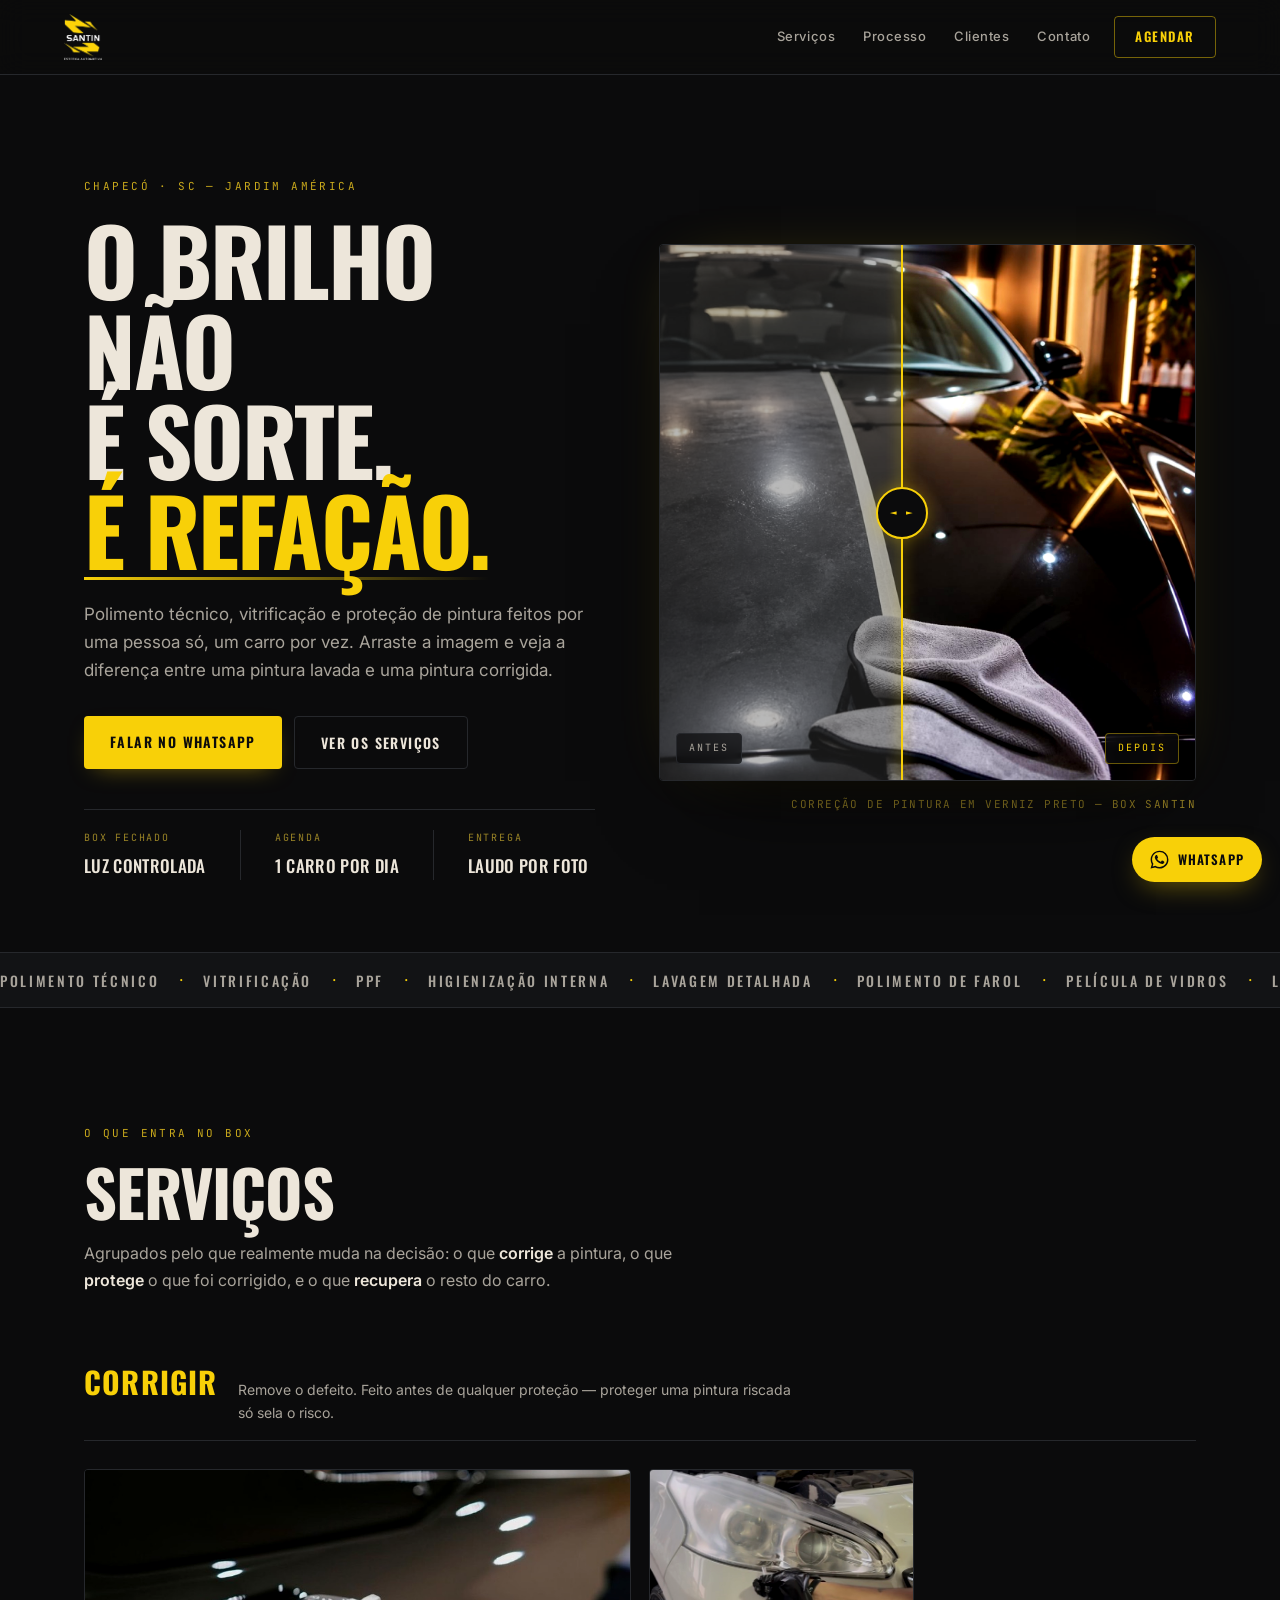
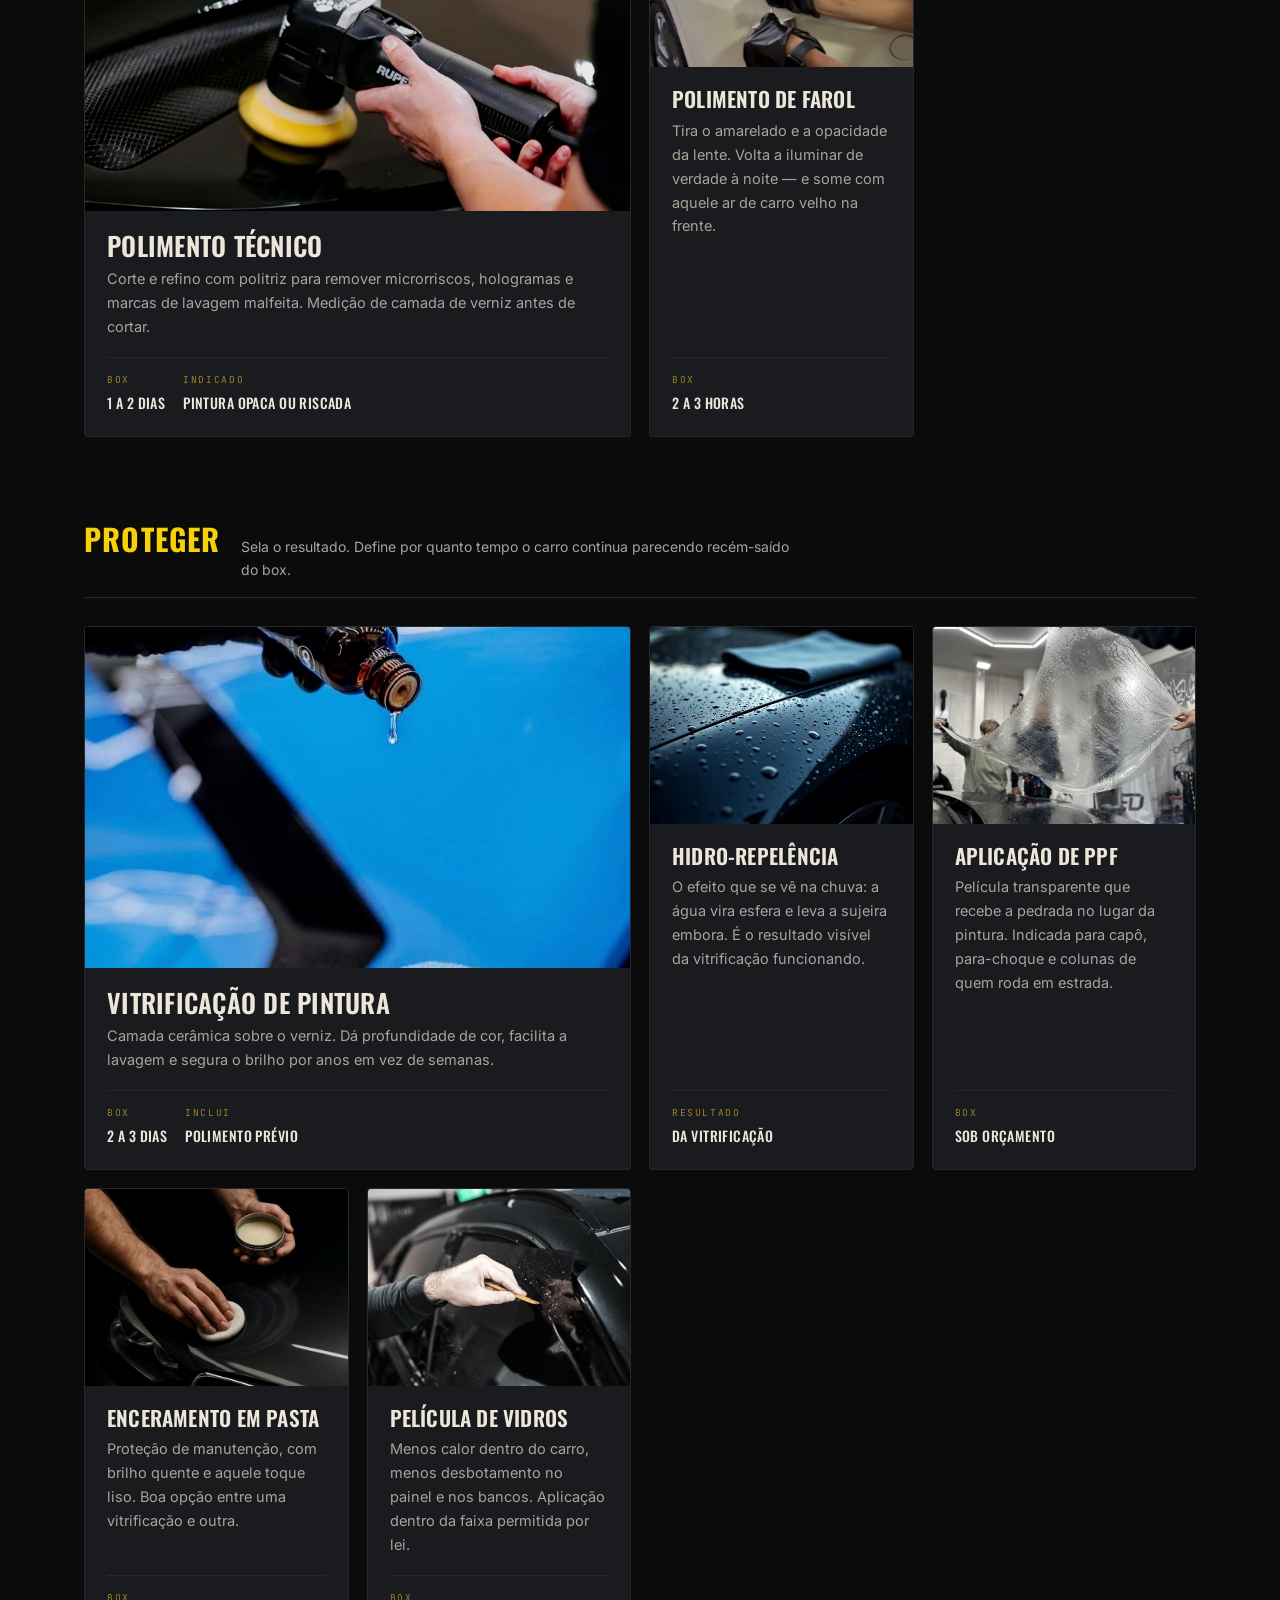
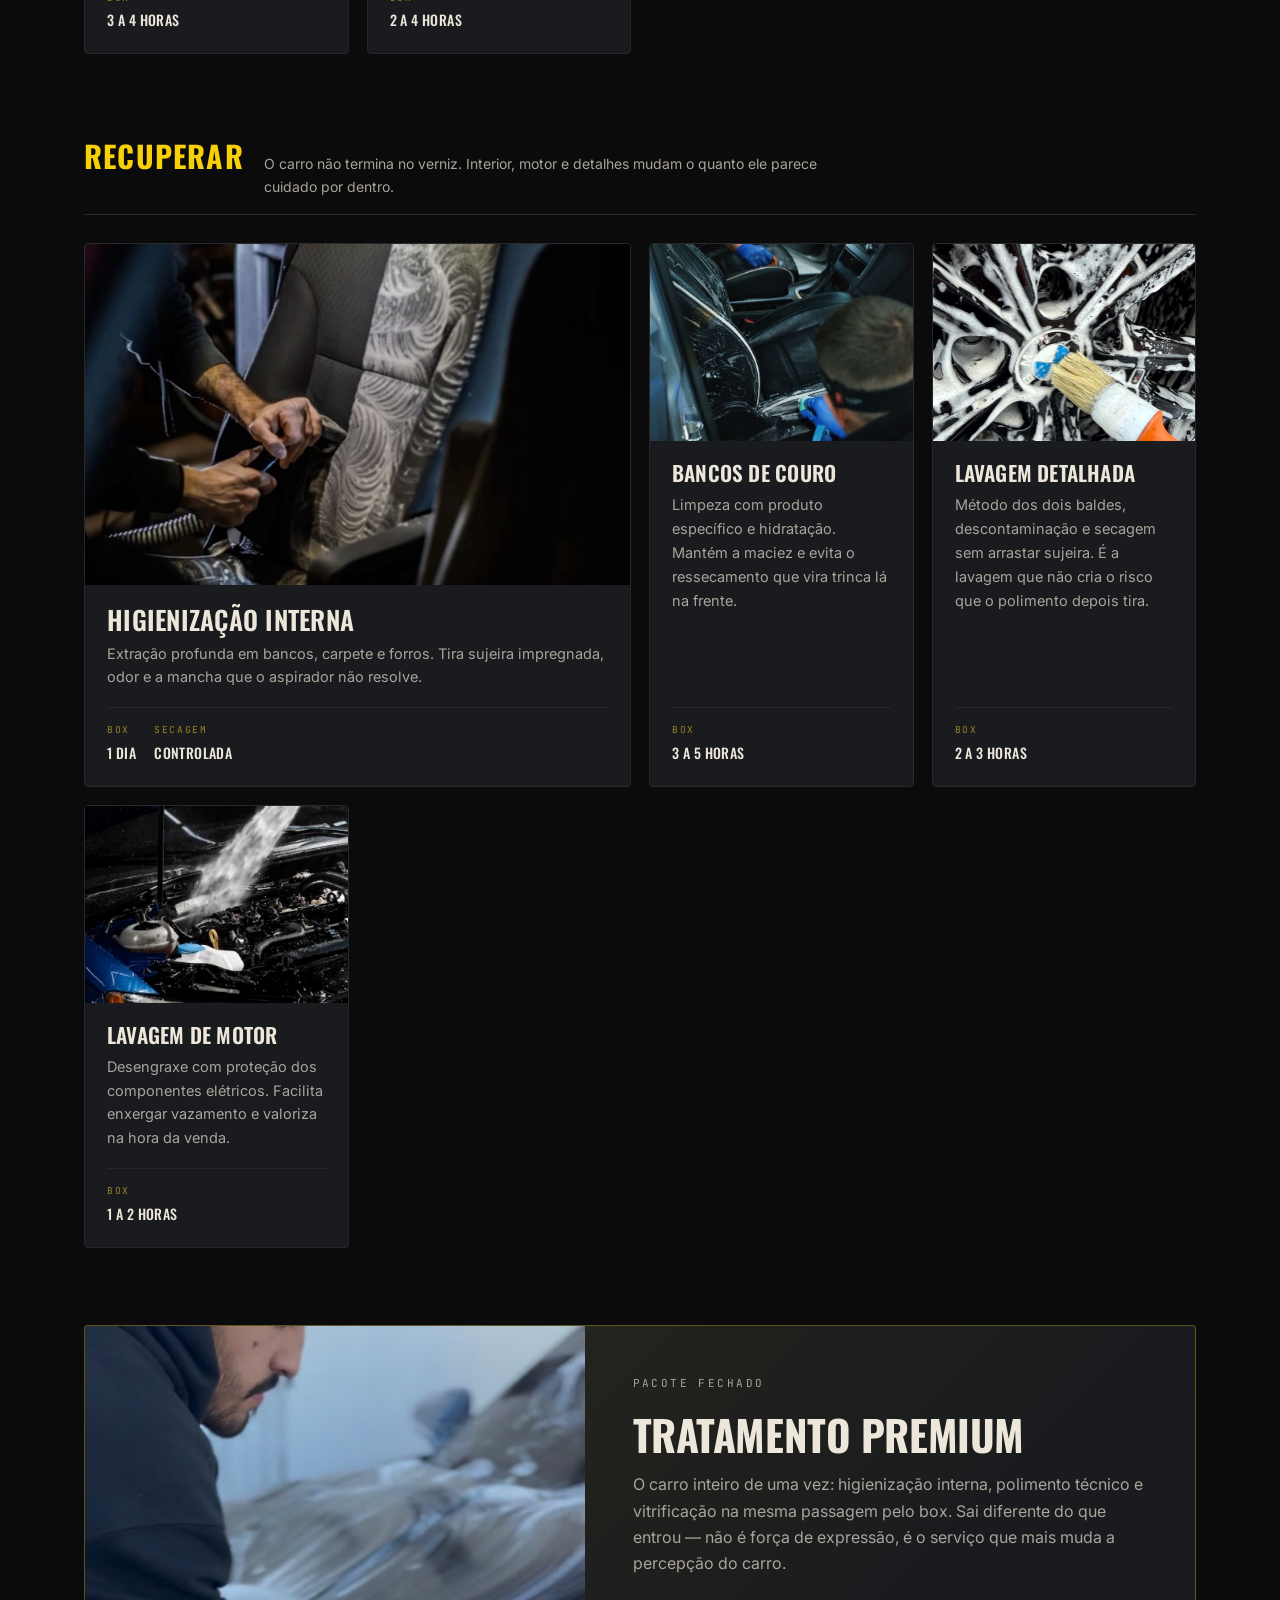
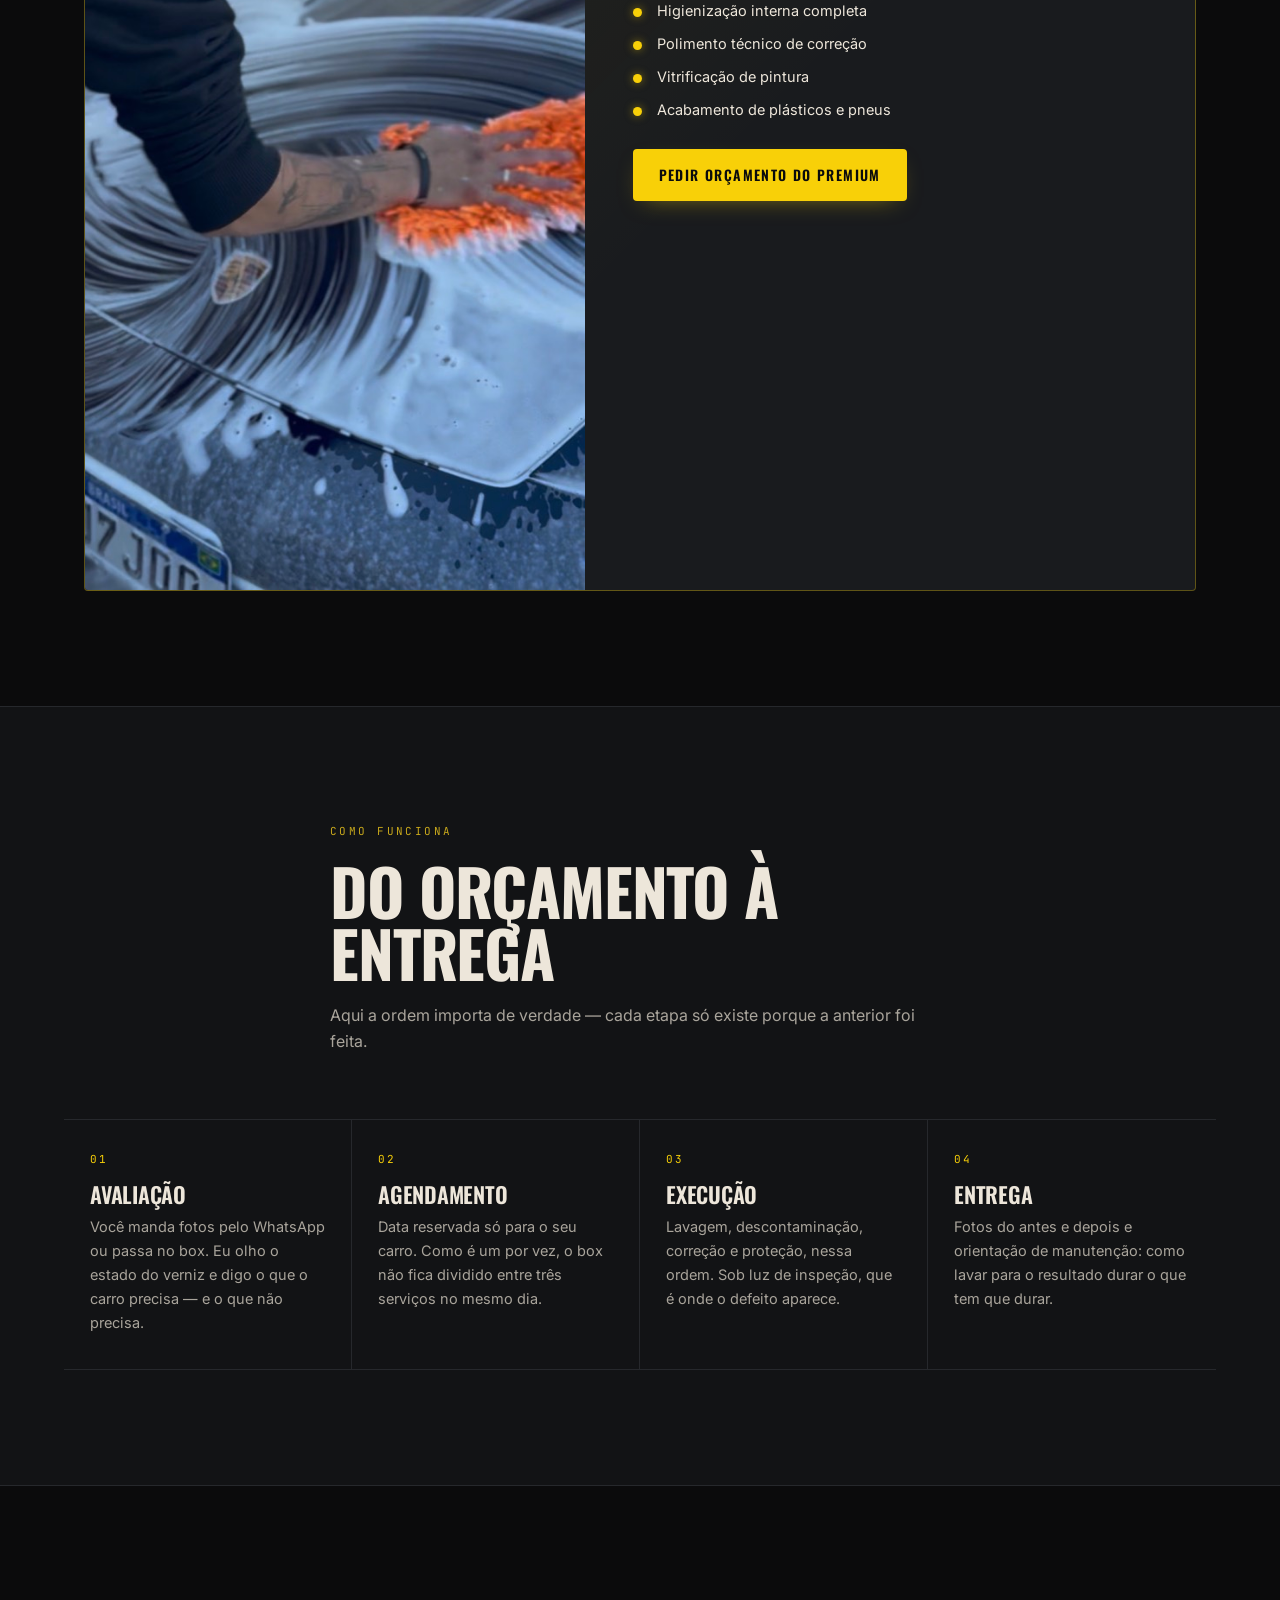
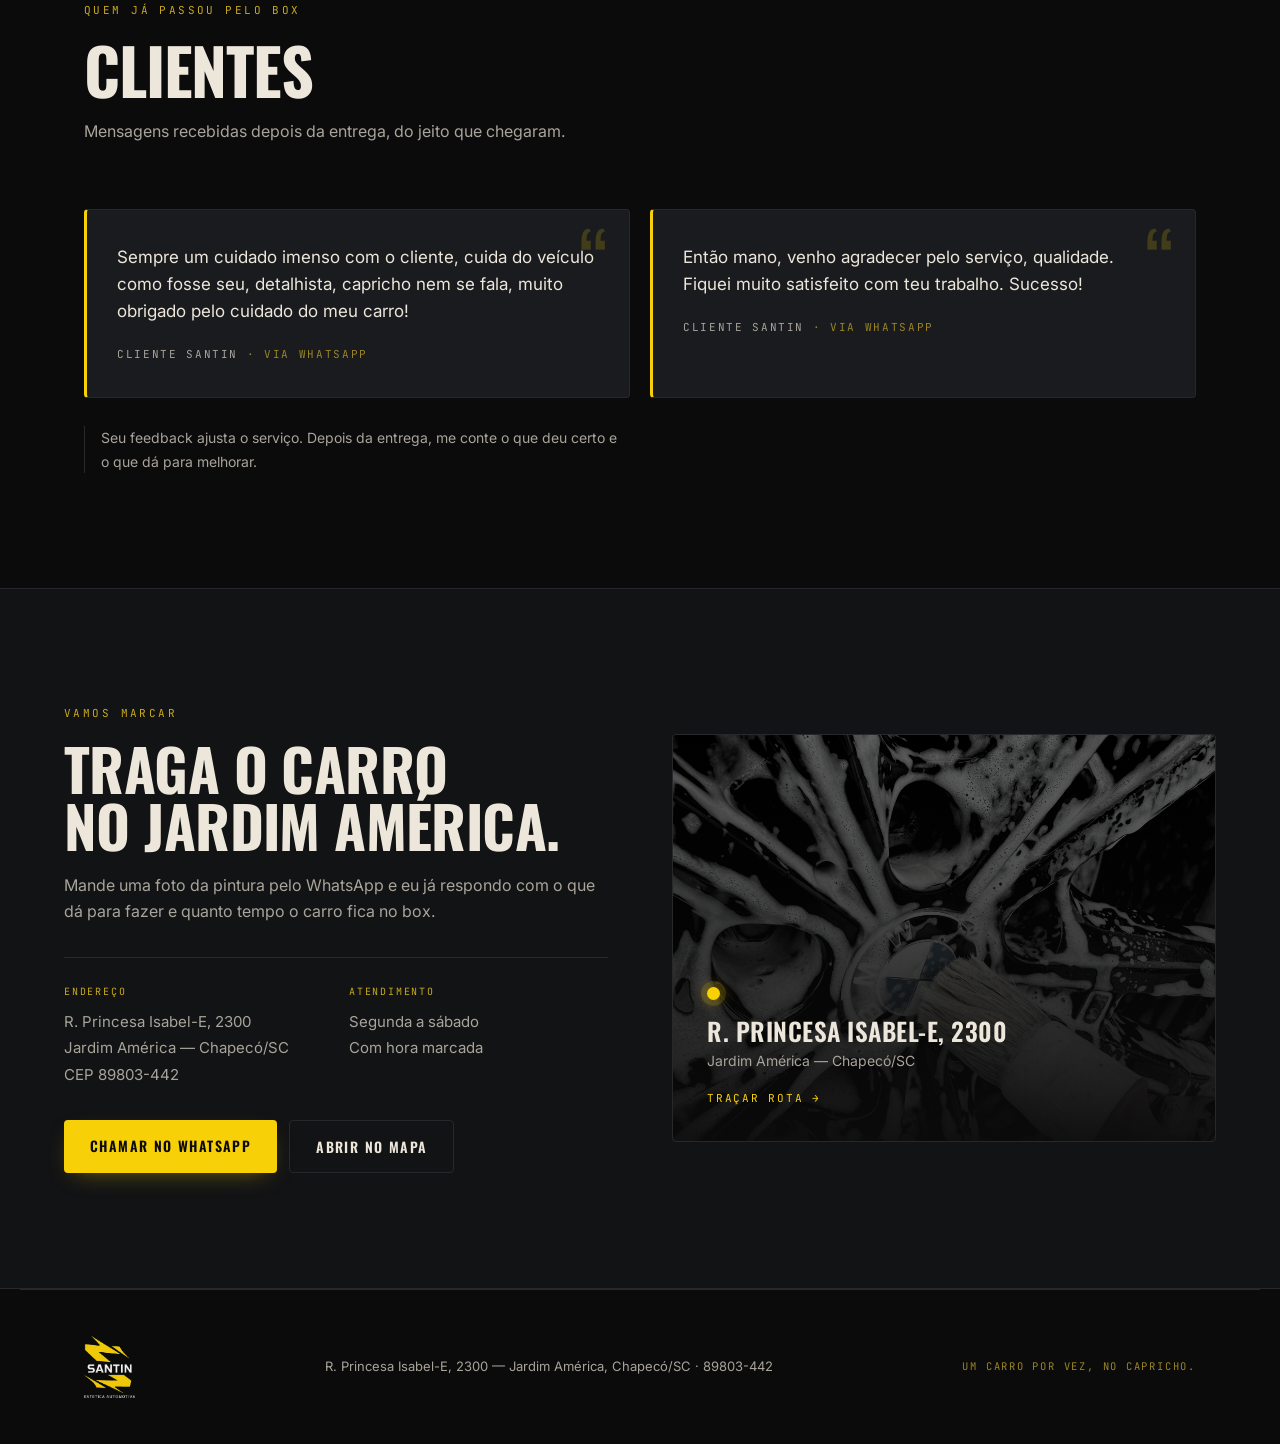
==== site/index.html @ bc5f1a38 "Site institucional da Santin Estética Automotiva Página única para a estética automotiva em Chapecó/" ====
<!DOCTYPE html>
<html lang="pt-BR">
<head>
<meta charset="UTF-8">
<meta name="viewport" content="width=device-width, initial-scale=1">
<title>Santin Estética Automotiva — Polimento, Vitrificação e PPF em Chapecó</title>
<meta name="description" content="Estética automotiva de alto padrão em Chapecó/SC. Polimento técnico, vitrificação, PPF, higienização interna e lavagem detalhada. Rua Princesa Isabel-E, 2300 — Jardim América.">
<meta property="og:title" content="Santin Estética Automotiva — Chapecó/SC">
<meta property="og:description" content="Polimento técnico, vitrificação e proteção de pintura. Um carro por vez, no capricho.">
<meta property="og:image" content="img/hero-polimento.jpg">
<meta name="twitter:card" content="summary_large_image">
<meta property="og:type" content="website">
<link rel="icon" type="image/png" href="img/favicon.png">
<link rel="apple-touch-icon" href="img/apple-touch-icon.png">
<meta name="theme-color" content="#0B0B0C">
<link rel="preconnect" href="https://fonts.googleapis.com">
<link rel="preconnect" href="https://fonts.gstatic.com" crossorigin>
<link href="https://fonts.googleapis.com/css2?family=Oswald:wght@400;500;600;700&family=Inter:wght@400;500;600&family=JetBrains+Mono:wght@400;500&display=swap" rel="stylesheet">
<link rel="stylesheet" href="style.css">
<script type="application/ld+json">
{
  "@context": "https://schema.org",
  "@type": "AutoDetailing",
  "name": "Santin Estética Automotiva",
  "image": "img/hero-polimento.jpg",
  "logo": "img/logo-512.png",
  "address": {
    "@type": "PostalAddress",
    "streetAddress": "R. Princesa Isabel-E, 2300",
    "addressLocality": "Chapecó",
    "addressRegion": "SC",
    "postalCode": "89803-442",
    "addressCountry": "BR"
  },
  "areaServed": "Chapecó e região",
  "priceRange": "$$"
}
</script>
</head>
<body>

<a class="skip" href="#servicos">Pular para os serviços</a>

<header class="nav" id="topo">
  <a class="brand" href="#topo" aria-label="Santin Estética Automotiva — início">
    <img src="img/logo.png" alt="Santin Estética Automotiva" width="627" height="762">
  </a>
  <nav class="nav-links" aria-label="Seções">
    <a href="#servicos">Serviços</a>
    <a href="#processo">Processo</a>
    <a href="#clientes">Clientes</a>
    <a href="#contato">Contato</a>
  </nav>
  <a class="nav-cta" href="https://wa.me/5549999999999" target="_blank" rel="noopener">Agendar</a>
</header>

<!-- ============ HERO ============ -->
<section class="hero">
  <div class="hero-copy">
    <p class="eyebrow">Chapecó · SC — Jardim América</p>
    <h1>
      O brilho não<br>
      é sorte.<br>
      <span class="h1-accent">É refação.</span>
    </h1>
    <p class="lede">
      Polimento técnico, vitrificação e proteção de pintura feitos por uma pessoa só,
      um carro por vez. Arraste a imagem e veja a diferença entre uma pintura lavada
      e uma pintura corrigida.
    </p>
    <div class="hero-actions">
      <a class="btn btn-primary" href="https://wa.me/5549999999999" target="_blank" rel="noopener">
        Falar no WhatsApp
      </a>
      <a class="btn btn-ghost" href="#servicos">Ver os serviços</a>
    </div>
    <dl class="hero-stats">
      <div><dt>Box fechado</dt><dd>Luz controlada</dd></div>
      <div><dt>Agenda</dt><dd>1 carro por dia</dd></div>
      <div><dt>Entrega</dt><dd>Laudo por foto</dd></div>
    </dl>
  </div>

  <figure class="reveal" id="reveal">
    <div class="reveal-frame">
      <img class="reveal-img reveal-after" src="img/hero-polimento.jpg" alt="Capô preto após polimento, refletindo as luminárias do box como um espelho">
      <div class="reveal-clip" id="revealClip">
        <img class="reveal-img reveal-before" src="img/hero-polimento.jpg" alt="A mesma pintura antes da correção, opaca e com microrriscos">
      </div>
      <div class="reveal-line" id="revealLine">
        <button class="reveal-grip" id="revealGrip" type="button"
                role="slider" aria-label="Comparar antes e depois do polimento"
                aria-valuemin="0" aria-valuemax="100" aria-valuenow="50" aria-orientation="horizontal">
          <span aria-hidden="true">◄ ►</span>
        </button>
      </div>
      <span class="reveal-tag reveal-tag-l">Antes</span>
      <span class="reveal-tag reveal-tag-r">Depois</span>
    </div>
    <figcaption>Correção de pintura em verniz preto — box Santin</figcaption>
  </figure>
</section>

<!-- ============ FAIXA ============ -->
<div class="ticker" aria-hidden="true">
  <div class="ticker-track">
    <span>Polimento técnico</span><i>·</i><span>Vitrificação</span><i>·</i><span>PPF</span><i>·</i>
    <span>Higienização interna</span><i>·</i><span>Lavagem detalhada</span><i>·</i><span>Polimento de farol</span><i>·</i>
    <span>Película de vidros</span><i>·</i><span>Lavagem de motor</span><i>·</i>
    <span>Polimento técnico</span><i>·</i><span>Vitrificação</span><i>·</i><span>PPF</span><i>·</i>
    <span>Higienização interna</span><i>·</i><span>Lavagem detalhada</span><i>·</i><span>Polimento de farol</span><i>·</i>
    <span>Película de vidros</span><i>·</i><span>Lavagem de motor</span><i>·</i>
  </div>
</div>

<!-- ============ SERVIÇOS ============ -->
<section class="section" id="servicos">
  <header class="section-head">
    <p class="eyebrow">O que entra no box</p>
    <h2>Serviços</h2>
    <p class="section-lede">
      Agrupados pelo que realmente muda na decisão: o que <strong>corrige</strong> a pintura,
      o que <strong>protege</strong> o que foi corrigido, e o que <strong>recupera</strong> o resto do carro.
    </p>
  </header>

  <!-- CORRIGIR -->
  <div class="group">
    <div class="group-label">
      <span class="group-tag">Corrigir</span>
      <p>Remove o defeito. Feito antes de qualquer proteção — proteger uma pintura riscada só sela o risco.</p>
    </div>
    <div class="cards">
      <article class="card card-lg">
        <div class="card-img"><img src="img/polimento-tecnico.jpg" alt="Politriz trabalhando a lataria durante polimento técnico" loading="lazy"></div>
        <div class="card-body">
          <h3>Polimento técnico</h3>
          <p>Corte e refino com politriz para remover microrriscos, hologramas e marcas de lavagem malfeita. Medição de camada de verniz antes de cortar.</p>
          <ul class="spec">
            <li><span>Box</span><b>1 a 2 dias</b></li>
            <li><span>Indicado</span><b>Pintura opaca ou riscada</b></li>
          </ul>
        </div>
      </article>
      <article class="card">
        <div class="card-img"><img src="img/polimento-farol.jpg" alt="Farol poliído, com a lente novamente transparente" loading="lazy"></div>
        <div class="card-body">
          <h3>Polimento de farol</h3>
          <p>Tira o amarelado e a opacidade da lente. Volta a iluminar de verdade à noite — e some com aquele ar de carro velho na frente.</p>
          <ul class="spec">
            <li><span>Box</span><b>2 a 3 horas</b></li>
          </ul>
        </div>
      </article>
    </div>
  </div>

  <!-- PROTEGER -->
  <div class="group">
    <div class="group-label">
      <span class="group-tag">Proteger</span>
      <p>Sela o resultado. Define por quanto tempo o carro continua parecendo recém-saído do box.</p>
    </div>
    <div class="cards">
      <article class="card card-lg">
        <div class="card-img"><img src="img/vitrificacao.jpg" alt="Pintura vitrificada com reflexo profundo" loading="lazy"></div>
        <div class="card-body">
          <h3>Vitrificação de pintura</h3>
          <p>Camada cerâmica sobre o verniz. Dá profundidade de cor, facilita a lavagem e segura o brilho por anos em vez de semanas.</p>
          <ul class="spec">
            <li><span>Box</span><b>2 a 3 dias</b></li>
            <li><span>Inclui</span><b>Polimento prévio</b></li>
          </ul>
        </div>
      </article>
      <article class="card">
        <div class="card-img"><img src="img/hidrorepelencia.jpg" alt="Gotas d'água formando esferas sobre pintura vitrificada" loading="lazy"></div>
        <div class="card-body">
          <h3>Hidro-repelência</h3>
          <p>O efeito que se vê na chuva: a água vira esfera e leva a sujeira embora. É o resultado visível da vitrificação funcionando.</p>
          <ul class="spec">
            <li><span>Resultado</span><b>Da vitrificação</b></li>
          </ul>
        </div>
      </article>
      <article class="card">
        <div class="card-img"><img src="img/ppf.jpg" alt="Aplicação de película PPF transparente sobre a lataria" loading="lazy"></div>
        <div class="card-body">
          <h3>Aplicação de PPF</h3>
          <p>Película transparente que recebe a pedrada no lugar da pintura. Indicada para capô, para-choque e colunas de quem roda em estrada.</p>
          <ul class="spec">
            <li><span>Box</span><b>Sob orçamento</b></li>
          </ul>
        </div>
      </article>
      <article class="card">
        <div class="card-img"><img src="img/enceramento.jpg" alt="Aplicação de cera em pasta sobre a pintura" loading="lazy"></div>
        <div class="card-body">
          <h3>Enceramento em pasta</h3>
          <p>Proteção de manutenção, com brilho quente e aquele toque liso. Boa opção entre uma vitrificação e outra.</p>
          <ul class="spec">
            <li><span>Box</span><b>3 a 4 horas</b></li>
          </ul>
        </div>
      </article>
      <article class="card">
        <div class="card-img"><img src="img/pelicula.jpg" alt="Aplicação de película nos vidros do veículo" loading="lazy"></div>
        <div class="card-body">
          <h3>Película de vidros</h3>
          <p>Menos calor dentro do carro, menos desbotamento no painel e nos bancos. Aplicação dentro da faixa permitida por lei.</p>
          <ul class="spec">
            <li><span>Box</span><b>2 a 4 horas</b></li>
          </ul>
        </div>
      </article>
    </div>
  </div>

  <!-- RECUPERAR -->
  <div class="group">
    <div class="group-label">
      <span class="group-tag">Recuperar</span>
      <p>O carro não termina no verniz. Interior, motor e detalhes mudam o quanto ele parece cuidado por dentro.</p>
    </div>
    <div class="cards">
      <article class="card card-lg">
        <div class="card-img"><img src="img/higienizacao-bancos.jpg" alt="Extração de sujeira do banco durante higienização interna" loading="lazy"></div>
        <div class="card-body">
          <h3>Higienização interna</h3>
          <p>Extração profunda em bancos, carpete e forros. Tira sujeira impregnada, odor e a mancha que o aspirador não resolve.</p>
          <ul class="spec">
            <li><span>Box</span><b>1 dia</b></li>
            <li><span>Secagem</span><b>Controlada</b></li>
          </ul>
        </div>
      </article>
      <article class="card">
        <div class="card-img"><img src="img/bancos-couro.jpg" alt="Banco de couro limpo e hidratado" loading="lazy"></div>
        <div class="card-body">
          <h3>Bancos de couro</h3>
          <p>Limpeza com produto específico e hidratação. Mantém a maciez e evita o ressecamento que vira trinca lá na frente.</p>
          <ul class="spec">
            <li><span>Box</span><b>3 a 5 horas</b></li>
          </ul>
        </div>
      </article>
      <article class="card">
        <div class="card-img"><img src="img/lavagem-detalhada.jpg" alt="Veículo durante lavagem detalhada" loading="lazy"></div>
        <div class="card-body">
          <h3>Lavagem detalhada</h3>
          <p>Método dos dois baldes, descontaminação e secagem sem arrastar sujeira. É a lavagem que não cria o risco que o polimento depois tira.</p>
          <ul class="spec">
            <li><span>Box</span><b>2 a 3 horas</b></li>
          </ul>
        </div>
      </article>
      <article class="card">
        <div class="card-img"><img src="img/lavagem-motor.jpg" alt="Compartimento do motor limpo após lavagem" loading="lazy"></div>
        <div class="card-body">
          <h3>Lavagem de motor</h3>
          <p>Desengraxe com proteção dos componentes elétricos. Facilita enxergar vazamento e valoriza na hora da venda.</p>
          <ul class="spec">
            <li><span>Box</span><b>1 a 2 horas</b></li>
          </ul>
        </div>
      </article>
    </div>
  </div>

  <!-- PACOTE -->
  <aside class="combo">
    <div class="combo-media">
      <img src="img/tratamento-premium.jpg" alt="Veículo finalizado após tratamento completo" loading="lazy">
    </div>
    <div class="combo-body">
      <p class="eyebrow">Pacote fechado</p>
      <h3>Tratamento Premium</h3>
      <p>
        O carro inteiro de uma vez: higienização interna, polimento técnico e vitrificação
        na mesma passagem pelo box. Sai diferente do que entrou — não é força de expressão,
        é o serviço que mais muda a percepção do carro.
      </p>
      <ul class="combo-list">
        <li>Higienização interna completa</li>
        <li>Polimento técnico de correção</li>
        <li>Vitrificação de pintura</li>
        <li>Acabamento de plásticos e pneus</li>
      </ul>
      <a class="btn btn-primary" href="https://wa.me/5549999999999?text=Oi!%20Quero%20um%20or%C3%A7amento%20do%20Tratamento%20Premium." target="_blank" rel="noopener">
        Pedir orçamento do Premium
      </a>
    </div>
  </aside>
</section>

<!-- ============ PROCESSO ============ -->
<section class="section section-alt" id="processo">
  <header class="section-head">
    <p class="eyebrow">Como funciona</p>
    <h2>Do orçamento à entrega</h2>
    <p class="section-lede">Aqui a ordem importa de verdade — cada etapa só existe porque a anterior foi feita.</p>
  </header>

  <ol class="steps">
    <li>
      <span class="step-n">01</span>
      <h3>Avaliação</h3>
      <p>Você manda fotos pelo WhatsApp ou passa no box. Eu olho o estado do verniz e digo o que o carro precisa — e o que não precisa.</p>
    </li>
    <li>
      <span class="step-n">02</span>
      <h3>Agendamento</h3>
      <p>Data reservada só para o seu carro. Como é um por vez, o box não fica dividido entre três serviços no mesmo dia.</p>
    </li>
    <li>
      <span class="step-n">03</span>
      <h3>Execução</h3>
      <p>Lavagem, descontaminação, correção e proteção, nessa ordem. Sob luz de inspeção, que é onde o defeito aparece.</p>
    </li>
    <li>
      <span class="step-n">04</span>
      <h3>Entrega</h3>
      <p>Fotos do antes e depois e orientação de manutenção: como lavar para o resultado durar o que tem que durar.</p>
    </li>
  </ol>
</section>

<!-- ============ CLIENTES ============ -->
<section class="section" id="clientes">
  <header class="section-head">
    <p class="eyebrow">Quem já passou pelo box</p>
    <h2>Clientes</h2>
    <p class="section-lede">Mensagens recebidas depois da entrega, do jeito que chegaram.</p>
  </header>

  <div class="quotes">
    <figure class="quote">
      <blockquote>
        Sempre um cuidado imenso com o cliente, cuida do veículo como fosse seu,
        detalhista, capricho nem se fala, muito obrigado pelo cuidado do meu carro!
      </blockquote>
      <figcaption>Cliente Santin <span>· via WhatsApp</span></figcaption>
    </figure>
    <figure class="quote">
      <blockquote>
        Então mano, venho agradecer pelo serviço, qualidade. Fiquei muito satisfeito
        com teu trabalho. Sucesso!
      </blockquote>
      <figcaption>Cliente Santin <span>· via WhatsApp</span></figcaption>
    </figure>
  </div>

  <p class="quotes-note">
    Seu feedback ajusta o serviço. Depois da entrega, me conte o que deu certo e o que dá para melhorar.
  </p>
</section>

<!-- ============ CONTATO ============ -->
<section class="section section-alt" id="contato">
  <div class="contact">
    <div class="contact-copy">
      <p class="eyebrow">Vamos marcar</p>
      <h2>Traga o carro<br>no Jardim América.</h2>
      <p class="section-lede">
        Mande uma foto da pintura pelo WhatsApp e eu já respondo com o que dá para fazer
        e quanto tempo o carro fica no box.
      </p>

      <dl class="contact-data">
        <div>
          <dt>Endereço</dt>
          <dd>
            R. Princesa Isabel-E, 2300<br>
            Jardim América — Chapecó/SC<br>
            CEP 89803-442
          </dd>
        </div>
        <div>
          <dt>Atendimento</dt>
          <dd>Segunda a sábado<br>Com hora marcada</dd>
        </div>
      </dl>

      <div class="hero-actions">
        <a class="btn btn-primary" href="https://wa.me/5549999999999" target="_blank" rel="noopener">Chamar no WhatsApp</a>
        <a class="btn btn-ghost" href="https://www.google.com/maps/search/?api=1&query=R.+Princesa+Isabel-E,+2300,+Jardim+Am%C3%A9rica,+Chapec%C3%B3+-+SC,+89803-442" target="_blank" rel="noopener">Abrir no mapa</a>
      </div>
    </div>

    <a class="contact-map" href="https://www.google.com/maps/search/?api=1&query=R.+Princesa+Isabel-E,+2300,+Jardim+Am%C3%A9rica,+Chapec%C3%B3+-+SC,+89803-442" target="_blank" rel="noopener">
      <img src="img/lavagem-detalhada.jpg" alt="" loading="lazy">
      <div class="map-overlay">
        <span class="map-pin" aria-hidden="true"></span>
        <strong>R. Princesa Isabel-E, 2300</strong>
        <em>Jardim América — Chapecó/SC</em>
        <span class="map-go">Traçar rota &rarr;</span>
      </div>
    </a>
  </div>
</section>

<footer class="foot">
  <div class="foot-brand">
    <img src="img/logo.png" alt="Santin Estética Automotiva" width="627" height="762">
  </div>
  <p class="foot-addr">R. Princesa Isabel-E, 2300 — Jardim América, Chapecó/SC · 89803-442</p>
  <p class="foot-note">Um carro por vez, no capricho.</p>
</footer>

<a class="wpp" href="https://wa.me/5549999999999" target="_blank" rel="noopener" aria-label="Falar no WhatsApp">
  <svg viewBox="0 0 24 24" aria-hidden="true" fill="currentColor">
    <path d="M17.47 14.38c-.3-.15-1.75-.86-2.02-.96-.27-.1-.47-.15-.67.15-.2.3-.77.96-.94 1.16-.17.2-.35.22-.64.07-.3-.15-1.25-.46-2.38-1.47-.88-.78-1.47-1.75-1.64-2.05-.17-.3-.02-.46.13-.6.13-.13.3-.35.45-.52.15-.17.2-.3.3-.5.1-.2.05-.37-.02-.52-.07-.15-.67-1.6-.92-2.2-.24-.58-.49-.5-.67-.51h-.57c-.2 0-.52.07-.8.37-.27.3-1.04 1.02-1.04 2.48s1.07 2.88 1.22 3.08c.15.2 2.1 3.2 5.08 4.49.71.3 1.26.49 1.69.63.71.22 1.36.19 1.87.12.57-.09 1.75-.72 2-1.41.25-.69.25-1.28.17-1.41-.07-.13-.27-.2-.57-.35M12.04 21.5h-.01a9.4 9.4 0 0 1-4.79-1.31l-.34-.2-3.56.93.95-3.47-.22-.36a9.38 9.38 0 0 1-1.44-5.01c0-5.18 4.22-9.4 9.41-9.4 2.51 0 4.87.98 6.65 2.76a9.34 9.34 0 0 1 2.75 6.65c0 5.18-4.22 9.4-9.4 9.4m8-17.4A11.32 11.32 0 0 0 12.04 1C5.84 1 .8 6.04.8 12.23c0 1.98.52 3.91 1.5 5.62L.7 23.5l5.78-1.52a11.2 11.2 0 0 0 5.55 1.42h.01c6.19 0 11.23-5.04 11.24-11.23a11.17 11.17 0 0 0-3.28-7.94"/>
  </svg>
  <span>WhatsApp</span>
</a>

<script src="script.js"></script>
</body>
</html>
---- site/style.css ----
/* ============================================================
   SANTIN ESTÉTICA AUTOMOTIVA
   Paleta extraída da foto do box: preto de piso, grafite de
   parede, âmbar das luminárias, latão fosco, osso quente.
   ============================================================ */

:root{
  --ink:        #0B0B0C;   /* piso do box */
  --ink-2:      #121315;   /* parede */
  --ink-3:      #191B1E;   /* cartão */
  --line:       #26282C;
  --amber:      #F8D008;   /* amarelo da marca */
  --amber-soft: #FFE261;
  --brass:      #9A8426;   /* amarelo rebaixado, p/ rótulos */
  --bone:       #EDE6DA;   /* texto */
  --bone-dim:   #A9A49B;

  --display: 'Oswald', 'Arial Narrow', sans-serif;
  --body:    'Inter', system-ui, -apple-system, sans-serif;
  --mono:    'JetBrains Mono', ui-monospace, monospace;

  --maxw: 1240px;
  --pad: clamp(20px, 5vw, 64px);
  --r: 4px;
}

*{ box-sizing:border-box; }
html{ scroll-behavior:smooth; }

body{
  margin:0;
  background:var(--ink);
  color:var(--bone);
  font-family:var(--body);
  font-size:16px;
  line-height:1.65;
  -webkit-font-smoothing:antialiased;
  overflow-x:hidden;
}

img{ max-width:100%; display:block; }

::selection{ background:var(--amber); color:var(--ink); }

a{ color:inherit; }

:focus-visible{
  outline:2px solid var(--amber);
  outline-offset:3px;
}

.skip{
  position:absolute; left:-9999px; top:0;
  background:var(--amber); color:var(--ink);
  padding:12px 20px; z-index:999; font-weight:600;
}
.skip:focus{ left:0; }

/* ---------- tipografia base ---------- */
h1,h2,h3{
  font-family:var(--display);
  font-weight:600;
  line-height:0.98;
  letter-spacing:-0.01em;
  text-transform:uppercase;
  margin:0;
}

.eyebrow{
  font-family:var(--mono);
  font-size:11px;
  letter-spacing:0.22em;
  text-transform:uppercase;
  color:var(--amber);
  margin:0 0 18px;
}

/* ============================================================
   NAV
   ============================================================ */
.nav{
  position:sticky; top:0; z-index:60;
  display:flex; align-items:center; gap:24px;
  padding:14px var(--pad);
  background:rgba(11,11,12,.82);
  backdrop-filter:blur(14px);
  border-bottom:1px solid var(--line);
}

.brand{
  display:flex; align-items:center;
  text-decoration:none; margin-right:auto;
}
.brand img{
  height:46px; width:auto;
  transition:filter .25s;
}
.brand:hover img{ filter:drop-shadow(0 0 12px rgba(248,208,8,.45)); }

.nav-links{ display:flex; gap:28px; }
.nav-links a{
  font-size:13px; font-weight:500; text-decoration:none;
  letter-spacing:0.04em; color:var(--bone-dim);
  padding:4px 0; position:relative; transition:color .2s;
}
.nav-links a::after{
  content:''; position:absolute; left:0; bottom:0;
  width:0; height:1px; background:var(--amber); transition:width .25s;
}
.nav-links a:hover{ color:var(--bone); }
.nav-links a:hover::after{ width:100%; }

.nav-cta{
  font-family:var(--display); font-size:13px; font-weight:600;
  letter-spacing:0.12em; text-transform:uppercase;
  text-decoration:none; color:var(--amber);
  border:1px solid rgba(248,208,8,.45);
  padding:9px 20px; border-radius:var(--r);
  transition:background .2s, color .2s;
}
.nav-cta:hover{ background:var(--amber); color:var(--ink); }

/* ============================================================
   HERO
   ============================================================ */
.hero{
  max-width:var(--maxw); margin:0 auto;
  padding:clamp(48px,8vw,104px) var(--pad) clamp(40px,6vw,72px);
  display:grid; grid-template-columns:1fr 1.05fr;
  gap:clamp(32px,5vw,68px); align-items:center;
}

.hero h1{
  font-size:clamp(50px,7.6vw,92px);
  font-weight:700;
  letter-spacing:-0.022em;
  margin-bottom:26px;
}
.h1-accent{
  color:var(--amber);
  position:relative;
  display:inline-block;
}
.h1-accent::after{
  content:''; position:absolute; left:0; right:0; bottom:-6px;
  height:3px;
  background:linear-gradient(90deg, var(--amber), transparent);
}

.lede{
  font-size:clamp(15px,1.6vw,17px);
  color:var(--bone-dim); max-width:46ch; margin:0 0 32px;
}

.hero-actions{ display:flex; flex-wrap:wrap; gap:12px; }

.btn{
  font-family:var(--display); font-weight:600; font-size:14px;
  letter-spacing:0.1em; text-transform:uppercase;
  text-decoration:none; padding:14px 26px; border-radius:var(--r);
  display:inline-block; transition:transform .18s, background .2s, color .2s, border-color .2s;
}
.btn:active{ transform:translateY(1px); }

.btn-primary{
  background:var(--amber); color:var(--ink);
  box-shadow:0 8px 26px -10px rgba(248,208,8,.7);
}
.btn-primary:hover{ background:var(--amber-soft); }

.btn-ghost{
  border:1px solid var(--line); color:var(--bone);
}
.btn-ghost:hover{ border-color:var(--amber); color:var(--amber); }

.hero-stats{
  display:flex; flex-wrap:wrap; gap:0; margin:40px 0 0;
  border-top:1px solid var(--line); padding-top:20px;
}
.hero-stats div{ padding-right:34px; margin-right:34px; border-right:1px solid var(--line); }
.hero-stats div:last-child{ border-right:0; margin-right:0; padding-right:0; }
.hero-stats dt{
  font-family:var(--mono); font-size:10px; letter-spacing:0.18em;
  text-transform:uppercase; color:var(--brass); margin-bottom:5px;
}
.hero-stats dd{
  margin:0; font-family:var(--display); font-size:17px;
  font-weight:500; text-transform:uppercase; letter-spacing:0.02em;
}

/* ---------- ASSINATURA: comparador antes/depois ---------- */
.reveal{ margin:0; }

.reveal-frame{
  position:relative; aspect-ratio:1/1;
  border-radius:var(--r); overflow:hidden;
  border:1px solid var(--line);
  box-shadow:0 40px 90px -40px #000, 0 0 60px -30px rgba(248,208,8,.3);
  user-select:none; touch-action:pan-y;
  cursor:ew-resize;
}

.reveal-img{
  position:absolute; inset:0;
  width:100%; height:100%; object-fit:cover;
}

/* "Depois": a foto como é — reflexo quente, contraste alto */
.reveal-after{
  filter:saturate(1.1) contrast(1.1) brightness(1.02);
}

/* "Antes": mesma foto rebaixada — pintura fosca, sem reflexo */
.reveal-clip{
  position:absolute; inset:0;
  width:50%; overflow:hidden;
  will-change:width;
}
.reveal-before{
  filter:saturate(.3) contrast(.78) brightness(.82) blur(.4px);
  width:100vw; max-width:none;
}
/* trava a largura interna no tamanho do frame, não do clip */
.reveal-frame .reveal-clip .reveal-before{
  width:var(--frame-w, 100%);
}

.reveal-line{
  position:absolute; top:0; bottom:0; left:50%;
  width:2px; background:var(--amber);
  box-shadow:0 0 18px 2px rgba(248,208,8,.65);
  z-index:3; will-change:left;
}

.reveal-grip{
  position:absolute; top:50%; left:50%;
  transform:translate(-50%,-50%);
  width:52px; height:52px; border-radius:50%;
  background:var(--ink); border:2px solid var(--amber);
  color:var(--amber); cursor:grab;
  display:grid; place-items:center;
  font-size:11px; letter-spacing:.06em;
  font-family:var(--mono);
  box-shadow:0 0 24px rgba(248,208,8,.5);
  transition:transform .18s, background .18s;
  padding:0;
}
.reveal-grip:hover{ transform:translate(-50%,-50%) scale(1.07); }
.reveal-grip:active{ cursor:grabbing; }

.reveal-tag{
  position:absolute; bottom:16px; z-index:4;
  font-family:var(--mono); font-size:10px;
  letter-spacing:0.2em; text-transform:uppercase;
  padding:6px 12px; border-radius:var(--r);
  background:rgba(11,11,12,.72); backdrop-filter:blur(6px);
  border:1px solid var(--line);
}
.reveal-tag-l{ left:16px; color:var(--bone-dim); }
.reveal-tag-r{ right:16px; color:var(--amber); border-color:rgba(248,208,8,.4); }

.reveal figcaption{
  font-family:var(--mono); font-size:11px;
  letter-spacing:0.13em; text-transform:uppercase;
  color:var(--brass); margin-top:14px; text-align:right;
}

/* ============================================================
   TICKER
   ============================================================ */
.ticker{
  border-block:1px solid var(--line);
  background:var(--ink-2);
  overflow:hidden; padding:14px 0;
}
.ticker-track{
  display:flex; align-items:center; gap:20px;
  white-space:nowrap; width:max-content;
  animation:slide 44s linear infinite;
}
.ticker span{
  font-family:var(--display); font-size:14px; font-weight:500;
  letter-spacing:0.19em; text-transform:uppercase; color:var(--bone-dim);
}
.ticker i{ color:var(--amber); font-style:normal; }
@keyframes slide{ to{ transform:translateX(-50%); } }

/* ============================================================
   SEÇÕES
   ============================================================ */
.section{
  max-width:var(--maxw); margin:0 auto;
  padding:clamp(64px,9vw,120px) var(--pad);
}
.section-alt{
  max-width:none; background:var(--ink-2);
  border-block:1px solid var(--line);
}
.section-alt > *{ max-width:var(--maxw); margin-inline:auto; }

.section-head{ margin-bottom:clamp(40px,5vw,64px); max-width:62ch; }
.section-head h2{
  font-size:clamp(38px,5.2vw,64px); font-weight:700;
  letter-spacing:-0.018em; margin-bottom:18px;
}
.section-lede{ color:var(--bone-dim); margin:0; font-size:16px; }
.section-lede strong{ color:var(--bone); font-weight:600; }

/* ---------- grupos de serviço ---------- */
.group{ margin-bottom:clamp(48px,6vw,80px); }

.group-label{
  display:flex; align-items:baseline; gap:20px;
  padding-bottom:16px; margin-bottom:28px;
  border-bottom:1px solid var(--line);
  flex-wrap:wrap;
}
.group-tag{
  font-family:var(--display); font-size:clamp(22px,3vw,30px);
  font-weight:700; letter-spacing:0.04em; text-transform:uppercase;
  color:var(--amber); flex:none;
}
.group-label p{
  margin:0; color:var(--bone-dim); font-size:14px;
  max-width:62ch; flex:1 1 320px;
}

.cards{
  display:grid;
  grid-template-columns:repeat(auto-fill, minmax(260px,1fr));
  gap:18px;
}

.card{
  background:var(--ink-3);
  border:1px solid var(--line);
  border-radius:var(--r);
  overflow:hidden;
  display:flex; flex-direction:column;
  transition:border-color .25s, transform .25s;
}
.card:hover{ border-color:rgba(248,208,8,.42); transform:translateY(-3px); }

.card-lg{ grid-column:span 2; }

.card-img{ overflow:hidden; background:var(--ink); aspect-ratio:4/3; }
.card-lg .card-img{ aspect-ratio:16/10; }
.card-img img{
  width:100%; height:100%; object-fit:cover;
  filter:saturate(.92) contrast(1.05);
  transition:transform .6s cubic-bezier(.2,.7,.3,1), filter .4s;
}
.card:hover .card-img img{ transform:scale(1.05); filter:saturate(1.08) contrast(1.08); }

.card-body{ padding:22px; display:flex; flex-direction:column; flex:1; }
.card-body h3{
  font-size:21px; font-weight:600; letter-spacing:0.01em; margin-bottom:9px;
}
.card-lg .card-body h3{ font-size:26px; }
.card-body p{ margin:0; color:var(--bone-dim); font-size:14.5px; flex:1; }

.spec{
  list-style:none; margin:18px 0 0; padding:14px 0 0;
  border-top:1px solid var(--line);
  display:flex; flex-wrap:wrap; gap:18px;
}
.spec li{ display:flex; flex-direction:column; gap:3px; }
.spec span{
  font-family:var(--mono); font-size:9.5px; letter-spacing:0.17em;
  text-transform:uppercase; color:var(--brass);
}
.spec b{
  font-family:var(--display); font-weight:500; font-size:14px;
  letter-spacing:0.03em; text-transform:uppercase;
}

/* ---------- pacote premium ---------- */
.combo{
  display:grid; grid-template-columns:0.9fr 1.1fr;
  gap:0; margin-top:16px;
  border:1px solid rgba(248,208,8,.3);
  border-radius:var(--r); overflow:hidden;
  background:
    linear-gradient(135deg, rgba(248,208,8,.09), transparent 55%),
    var(--ink-3);
}
.combo-media{ overflow:hidden; min-height:300px; }
.combo-media img{ width:100%; height:100%; object-fit:cover; }
.combo-body{ padding:clamp(28px,4vw,48px); }
.combo-body h3{ font-size:clamp(30px,4vw,42px); font-weight:700; margin-bottom:16px; }
.combo-body > p{ color:var(--bone-dim); margin:0 0 22px; max-width:52ch; }

.combo-list{
  list-style:none; margin:0 0 28px; padding:0;
  display:grid; gap:9px;
}
.combo-list li{
  position:relative; padding-left:24px; font-size:14.5px;
}
.combo-list li::before{
  content:''; position:absolute; left:0; top:9px;
  width:9px; height:9px; border-radius:50%;
  background:var(--amber); box-shadow:0 0 10px rgba(248,208,8,.7);
}

/* ---------- processo ---------- */
.steps{
  list-style:none; margin:0; padding:0;
  display:grid; grid-template-columns:repeat(auto-fit, minmax(230px,1fr));
  gap:0;
  border-top:1px solid var(--line);
}
.steps li{
  padding:30px 26px 34px;
  border-bottom:1px solid var(--line);
  border-right:1px solid var(--line);
  transition:background .3s;
}
.steps li:last-child{ border-right:0; }
.steps li:hover{ background:rgba(248,208,8,.045); }
.step-n{
  font-family:var(--mono); font-size:11px; letter-spacing:0.2em;
  color:var(--amber); display:block; margin-bottom:16px;
}
.steps h3{ font-size:22px; margin-bottom:10px; }
.steps p{ margin:0; color:var(--bone-dim); font-size:14.5px; }

/* ---------- depoimentos ---------- */
.quotes{
  display:grid; grid-template-columns:repeat(auto-fit, minmax(300px,1fr));
  gap:20px;
}
.quote{
  margin:0; padding:34px 30px;
  background:var(--ink-3); border:1px solid var(--line);
  border-left:3px solid var(--amber);
  border-radius:var(--r);
  position:relative;
}
.quote::before{
  content:'“';
  font-family:var(--display); font-size:80px; line-height:1;
  color:rgba(248,208,8,.18);
  position:absolute; top:10px; right:22px;
}
.quote blockquote{
  margin:0 0 20px; font-size:17px; line-height:1.6;
}
.quote figcaption{
  font-family:var(--mono); font-size:11px;
  letter-spacing:0.15em; text-transform:uppercase; color:var(--bone-dim);
}
.quote figcaption span{ color:var(--brass); }

.quotes-note{
  margin:28px 0 0; color:var(--bone-dim);
  font-size:14px; max-width:60ch;
  padding-left:16px; border-left:1px solid var(--line);
}

/* ---------- contato ---------- */
.contact{
  display:grid; grid-template-columns:1fr 1fr;
  gap:clamp(32px,5vw,64px); align-items:center;
}
.contact h2{ font-size:clamp(36px,5vw,58px); font-weight:700; margin-bottom:18px; }

.contact-data{
  display:grid; grid-template-columns:repeat(auto-fit,minmax(180px,1fr));
  gap:26px; margin:32px 0;
  padding-top:26px; border-top:1px solid var(--line);
}
.contact-data dt{
  font-family:var(--mono); font-size:10px; letter-spacing:0.18em;
  text-transform:uppercase; color:var(--amber); margin-bottom:9px;
}
.contact-data dd{ margin:0; font-size:15px; color:var(--bone-dim); line-height:1.75; }

.contact-map{
  position:relative; display:block;
  border:1px solid var(--line); border-radius:var(--r);
  overflow:hidden; aspect-ratio:4/3; background:var(--ink-3);
  text-decoration:none;
  transition:border-color .25s;
}
.contact-map:hover{ border-color:rgba(248,208,8,.5); }
.contact-map img{
  position:absolute; inset:0; width:100%; height:100%;
  object-fit:cover;
  filter:grayscale(.85) brightness(.4) contrast(1.1);
  transition:transform .7s cubic-bezier(.2,.7,.3,1), filter .4s;
}
.contact-map:hover img{ transform:scale(1.04); filter:grayscale(.7) brightness(.47); }

.map-overlay{
  position:absolute; inset:0; z-index:2;
  display:flex; flex-direction:column; justify-content:flex-end;
  gap:5px; padding:clamp(22px,3vw,34px);
  background:linear-gradient(to top, rgba(11,11,12,.92), rgba(11,11,12,.25) 62%, transparent);
}
.map-pin{
  width:13px; height:13px; border-radius:50%;
  background:var(--amber); margin-bottom:12px;
  box-shadow:0 0 0 6px rgba(248,208,8,.18), 0 0 20px rgba(248,208,8,.7);
}
.map-overlay strong{
  font-family:var(--display); font-weight:600;
  font-size:clamp(19px,2.3vw,25px); letter-spacing:0.02em;
  text-transform:uppercase; line-height:1.1;
}
.map-overlay em{
  font-style:normal; font-size:14px; color:var(--bone-dim);
}
.map-go{
  font-family:var(--mono); font-size:11px; letter-spacing:0.16em;
  text-transform:uppercase; color:var(--amber); margin-top:12px;
}

/* ---------- rodapé ---------- */
.foot{
  padding:46px var(--pad);
  display:flex; flex-wrap:wrap; gap:20px 36px;
  align-items:center; justify-content:space-between;
  border-top:1px solid var(--line);
  max-width:var(--maxw); margin:0 auto;
}
.foot-brand{ display:flex; align-items:center; }
.foot-brand img{ height:62px; width:auto; opacity:.95; }
.foot-addr{ margin:0; font-size:13px; color:var(--bone-dim); }
.foot-note{
  margin:0; font-family:var(--mono); font-size:10.5px;
  letter-spacing:0.17em; text-transform:uppercase; color:var(--brass);
}

/* ---------- botão flutuante ---------- */
.wpp{
  position:fixed; right:18px; bottom:18px; z-index:70;
  display:flex; align-items:center; gap:9px;
  background:var(--amber); color:var(--ink);
  padding:12px 18px; border-radius:40px;
  text-decoration:none;
  font-family:var(--display); font-weight:600; font-size:13px;
  letter-spacing:0.09em; text-transform:uppercase;
  box-shadow:0 10px 30px -8px rgba(248,208,8,.65);
  transition:transform .2s, background .2s;
}
.wpp:hover{ transform:translateY(-2px); background:var(--amber-soft); }
.wpp svg{ width:19px; height:19px; flex:none; }

/* ============================================================
   REVEAL ON SCROLL
   ============================================================ */
.will-reveal{ opacity:0; transform:translateY(22px); }
.is-revealed{
  opacity:1; transform:none;
  transition:opacity .7s cubic-bezier(.2,.7,.3,1), transform .7s cubic-bezier(.2,.7,.3,1);
}

/* ============================================================
   RESPONSIVO
   ============================================================ */
@media (max-width:960px){
  .hero{ grid-template-columns:1fr; }
  .reveal{ order:-1; }
  .combo{ grid-template-columns:1fr; }
  .contact{ grid-template-columns:1fr; }
  .card-lg{ grid-column:span 1; }
  .nav-links{ display:none; }
}

@media (max-width:620px){
  .cards{ grid-template-columns:1fr; }
  .hero-stats div{
    padding-right:20px; margin-right:20px;
  }
  .hero-stats dd{ font-size:15px; }
  .steps li{ border-right:0; }
  .wpp span{ display:none; }
  .wpp{ padding:14px; border-radius:50%; }
  .foot{ flex-direction:column; align-items:flex-start; }
}

@media (prefers-reduced-motion:reduce){
  html{ scroll-behavior:auto; }
  *,*::before,*::after{
    animation-duration:.001ms !important;
    animation-iteration-count:1 !important;
    transition-duration:.001ms !important;
  }
  .will-reveal{ opacity:1; transform:none; }
}

/* ---------- estados dirigidos por JS ---------- */
.nav.is-stuck{
  box-shadow:0 1px 0 var(--line), 0 18px 40px -28px #000;
}
.reveal-frame.is-dragging{ cursor:ew-resize; }
.reveal-frame.is-dragging .reveal-grip{ transform:translate(-50%,-50%) scale(1.07); }
.reveal-frame.is-dragging .reveal-clip,
.reveal-frame.is-dragging .reveal-line{ transition:none; }

/* ============================================================
   AJUSTES DA IDENTIDADE (logo amarelo #F8D008)
   O amarelo puro tem brilho muito maior que o âmbar anterior:
   os halos precisam recuar para não estourar sobre o preto.
   ============================================================ */

.btn-primary{ box-shadow:0 8px 24px -12px rgba(248,208,8,.55); }
.wpp{ box-shadow:0 10px 28px -10px rgba(248,208,8,.5); }
.reveal-line{ box-shadow:0 0 14px 1px rgba(248,208,8,.45); }
.reveal-grip{ box-shadow:0 0 18px rgba(248,208,8,.35); }
.combo-list li::before{ box-shadow:0 0 8px rgba(248,208,8,.5); }
.map-pin{ box-shadow:0 0 0 6px rgba(248,208,8,.15), 0 0 16px rgba(248,208,8,.55); }

/* texto corrido em amarelo puro cansa a leitura: rótulos pequenos
   usam o tom rebaixado, o amarelo cheio fica para títulos e botões */
.eyebrow,
.contact-data dt{ color:#C9A91C; }

/* mobile: logo menor para não empurrar o botão da nav */
@media (max-width:620px){
  .brand img{ height:38px; }
  .foot-brand img{ height:52px; }
}
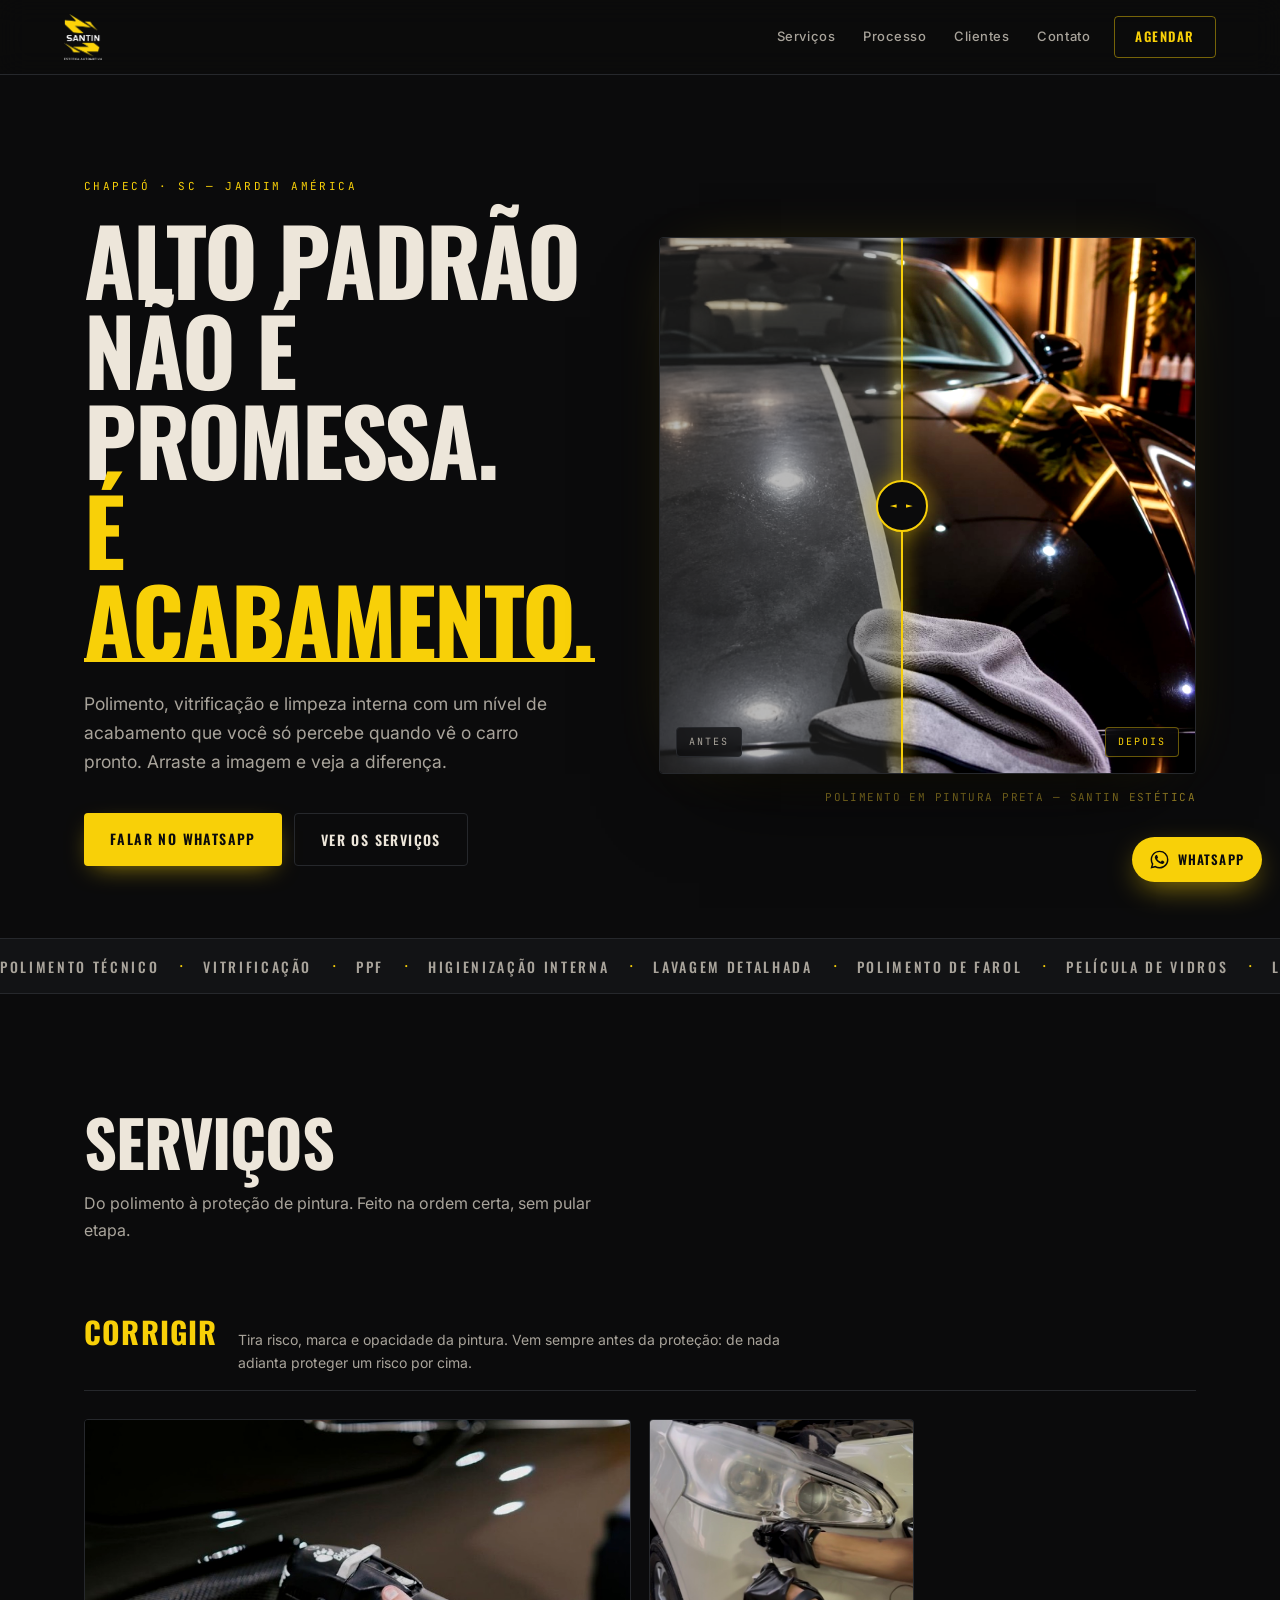
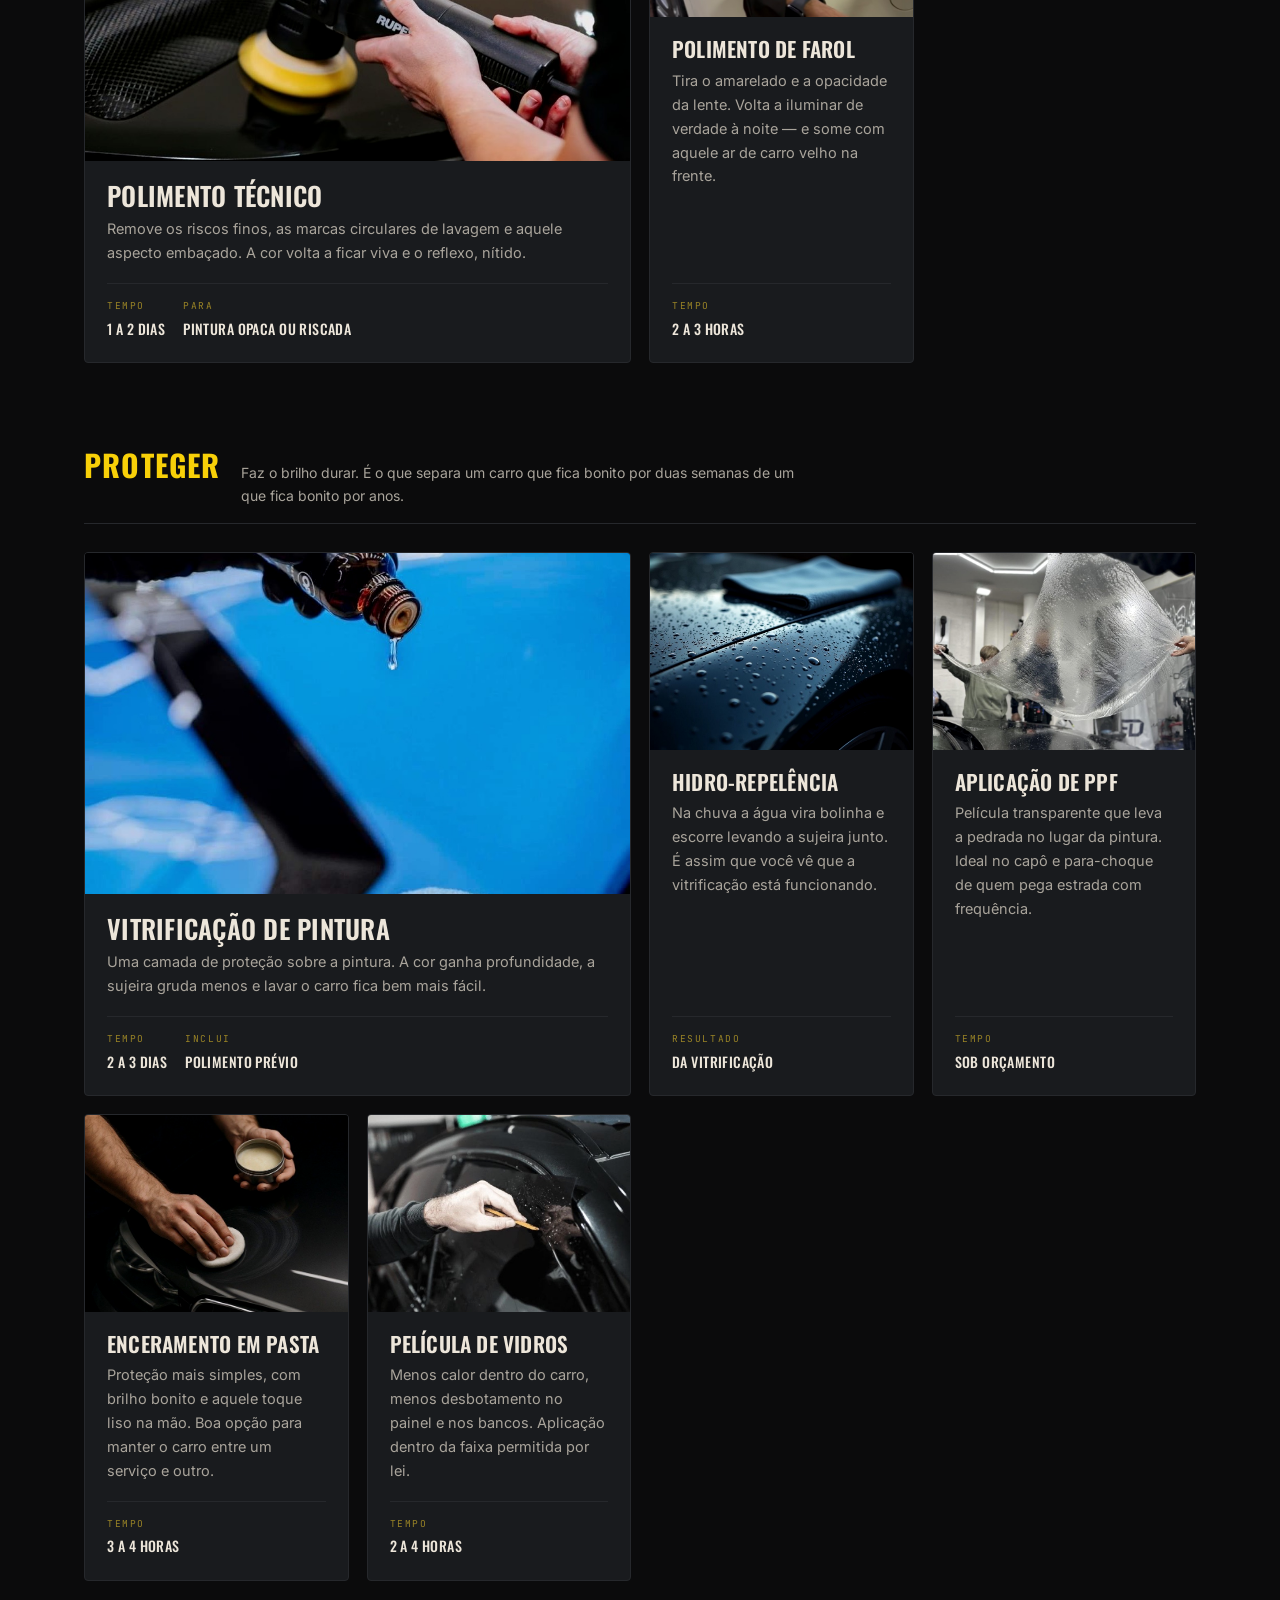
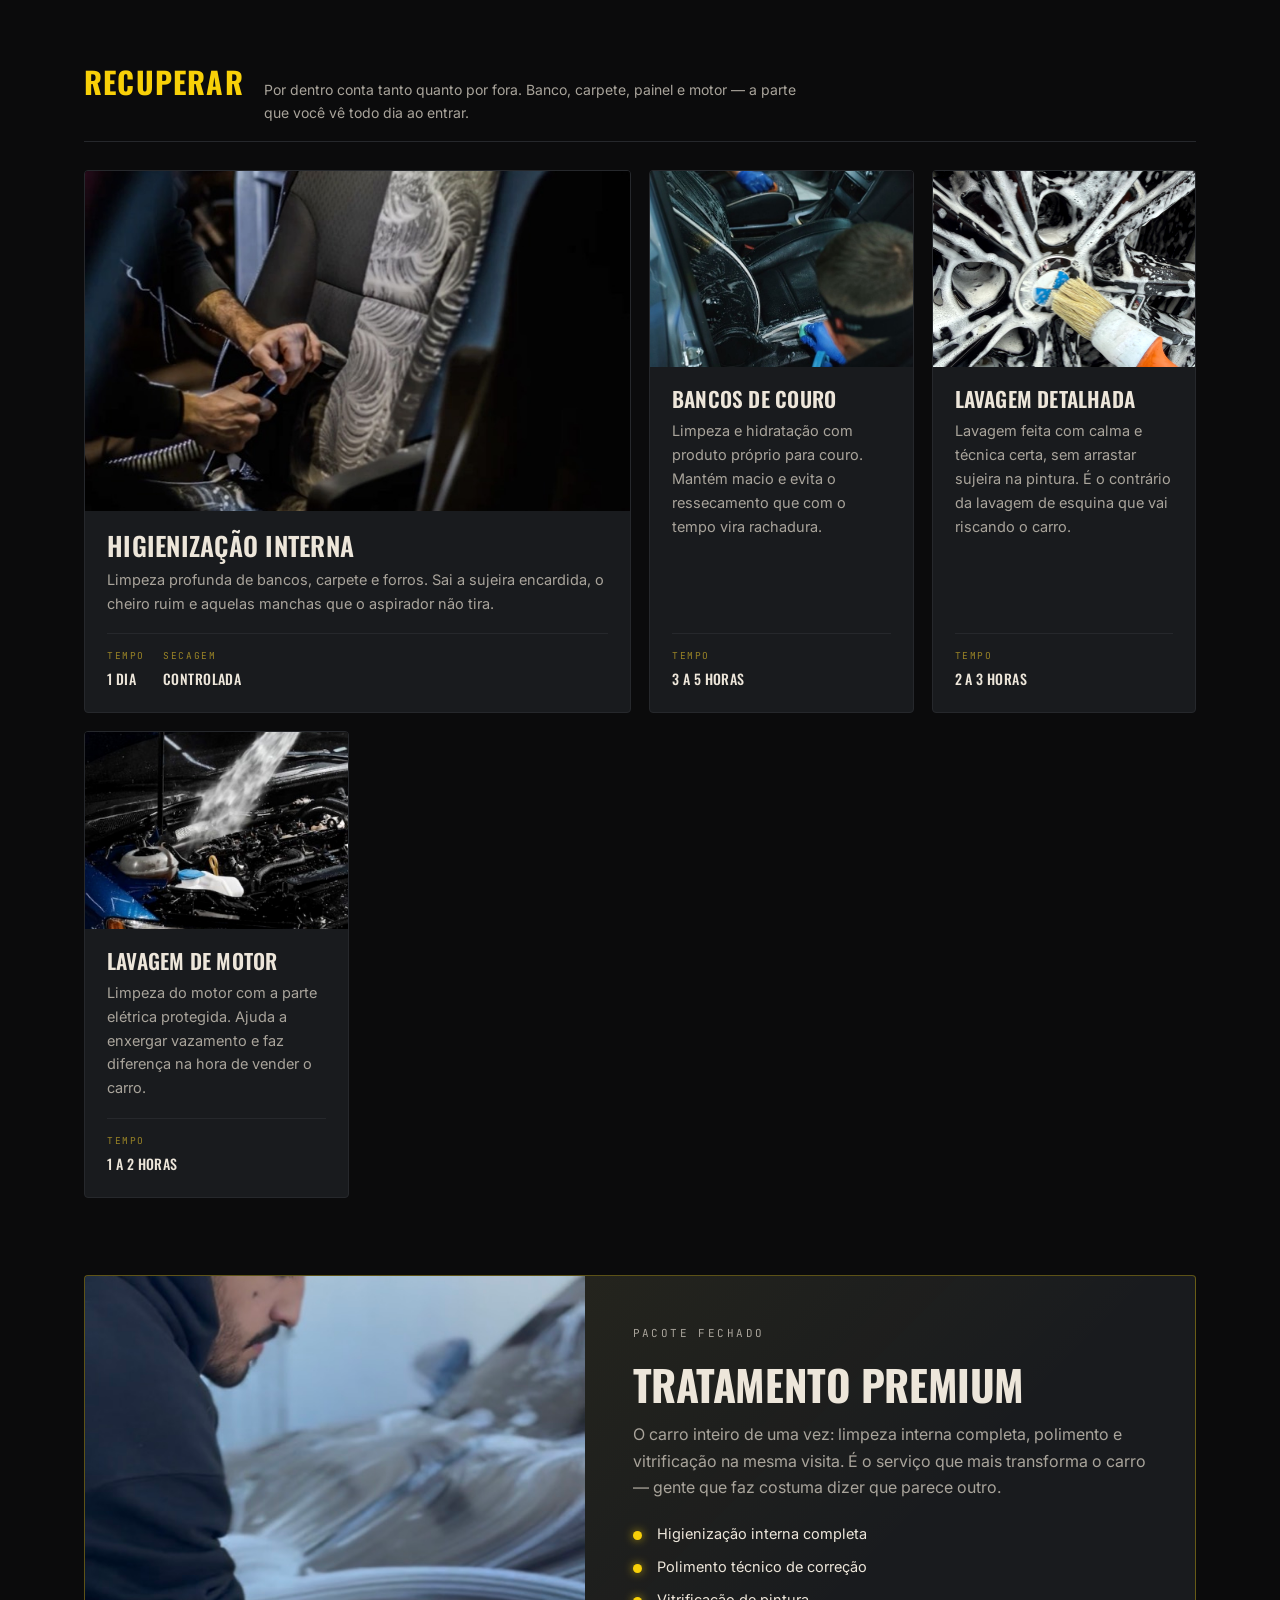
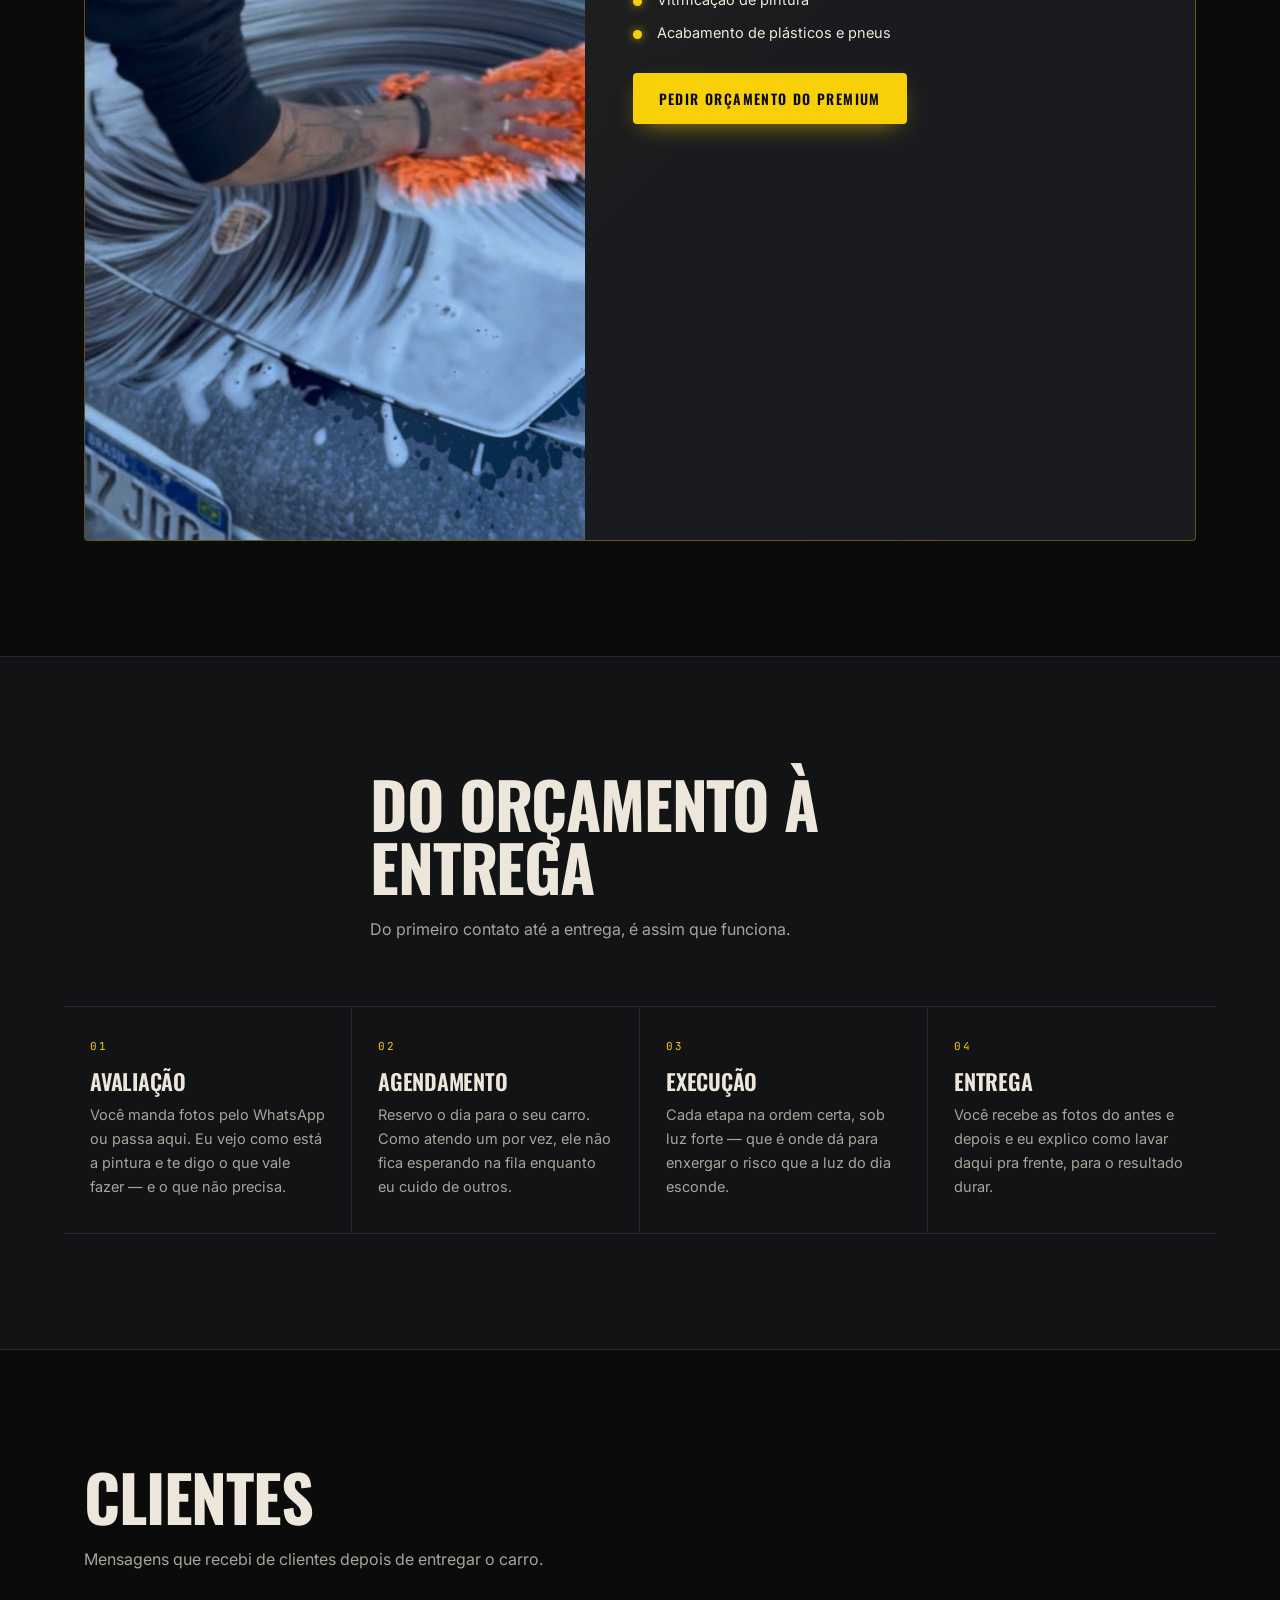
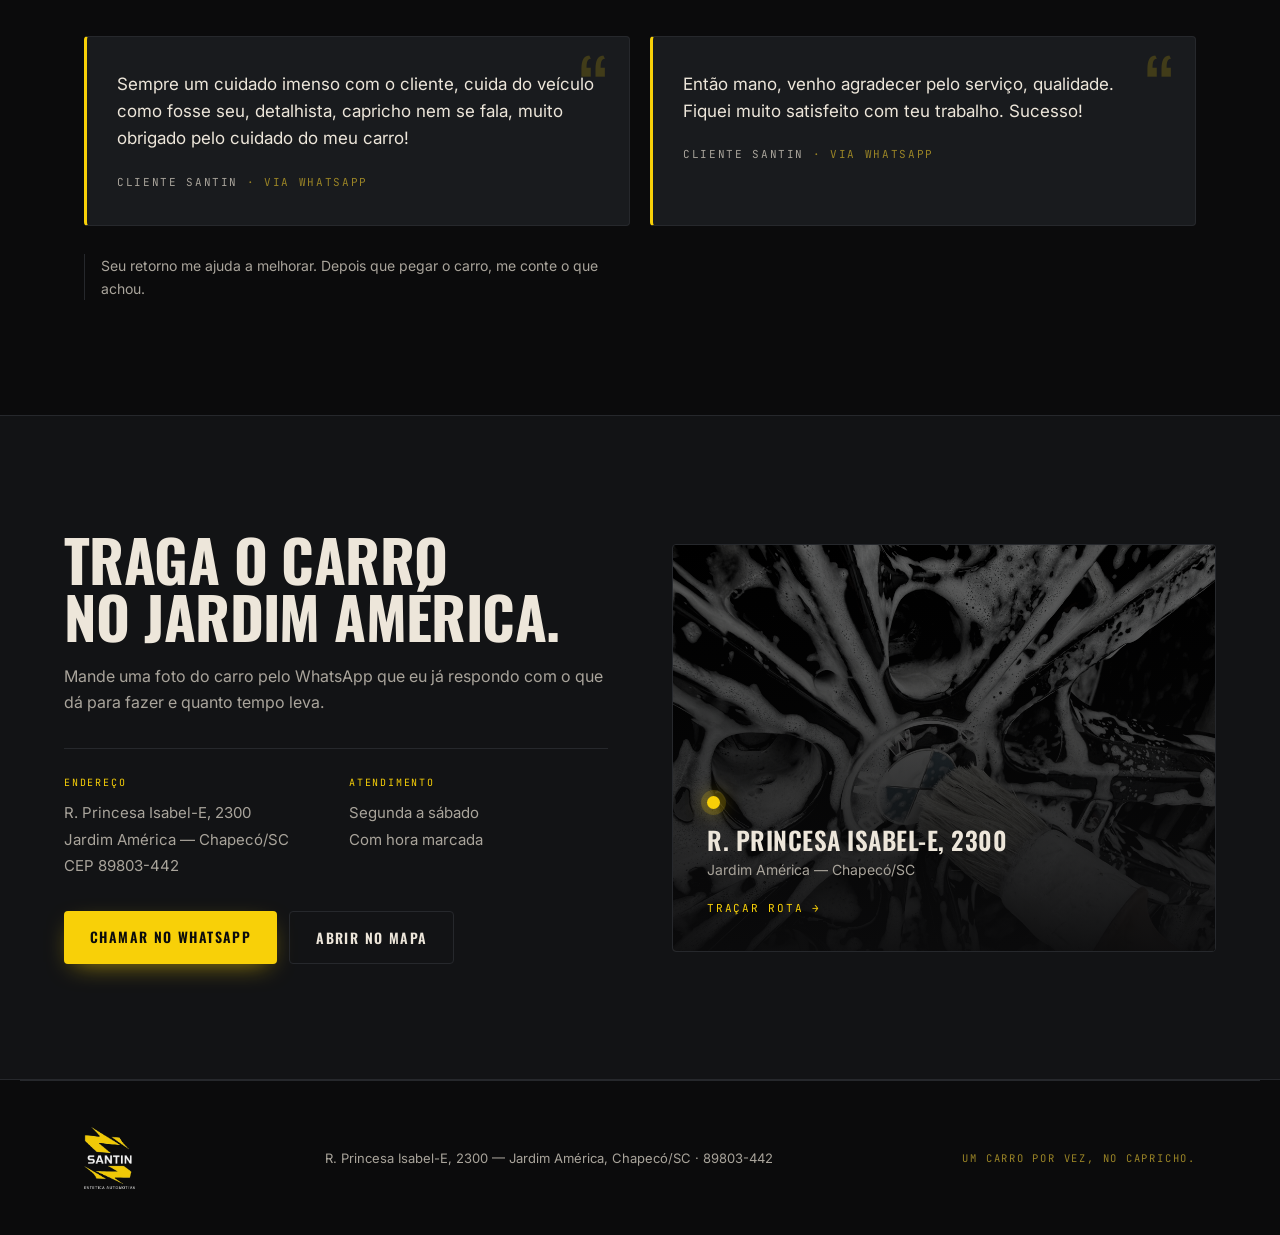
==== commit 85b4ec20: "Reescreve a copy para a linguagem do cliente A primeira versão falava como detalhista: "refação", "d" ====
--- a/site/index.html
+++ b/site/index.html
@@ -3,10 +3,10 @@
 <head>
 <meta charset="UTF-8">
 <meta name="viewport" content="width=device-width, initial-scale=1">
-<title>Santin Estética Automotiva — Polimento, Vitrificação e PPF em Chapecó</title>
-<meta name="description" content="Estética automotiva de alto padrão em Chapecó/SC. Polimento técnico, vitrificação, PPF, higienização interna e lavagem detalhada. Rua Princesa Isabel-E, 2300 — Jardim América.">
+<title>Santin Estética Automotiva — Polimento e Vitrificação em Chapecó</title>
+<meta name="description" content="Polimento, vitrificação, limpeza interna e proteção de pintura em Chapecó/SC. Um carro por vez, no capricho. R. Princesa Isabel-E, 2300 — Jardim América.">
 <meta property="og:title" content="Santin Estética Automotiva — Chapecó/SC">
-<meta property="og:description" content="Polimento técnico, vitrificação e proteção de pintura. Um carro por vez, no capricho.">
+<meta property="og:description" content="Alto padrão não é promessa, é acabamento. Polimento, vitrificação e limpeza interna em Chapecó/SC.">
 <meta property="og:image" content="img/hero-polimento.jpg">
 <meta name="twitter:card" content="summary_large_image">
 <meta property="og:type" content="website">
@@ -59,14 +59,14 @@
   <div class="hero-copy">
     <p class="eyebrow">Chapecó · SC — Jardim América</p>
     <h1>
-      O brilho não<br>
-      é sorte.<br>
-      <span class="h1-accent">É refação.</span>
+      Alto padrão<br>
+      não é promessa.<br>
+      <span class="h1-accent">É acabamento.</span>
     </h1>
     <p class="lede">
-      Polimento técnico, vitrificação e proteção de pintura feitos por uma pessoa só,
-      um carro por vez. Arraste a imagem e veja a diferença entre uma pintura lavada
-      e uma pintura corrigida.
+      Polimento, vitrificação e limpeza interna com um nível de acabamento
+      que você só percebe quando vê o carro pronto.
+      <span class="lede-hint">Arraste a imagem e veja a diferença.</span>
     </p>
     <div class="hero-actions">
       <a class="btn btn-primary" href="https://wa.me/5549999999999" target="_blank" rel="noopener">
@@ -74,18 +74,13 @@
       </a>
       <a class="btn btn-ghost" href="#servicos">Ver os serviços</a>
     </div>
-    <dl class="hero-stats">
-      <div><dt>Box fechado</dt><dd>Luz controlada</dd></div>
-      <div><dt>Agenda</dt><dd>1 carro por dia</dd></div>
-      <div><dt>Entrega</dt><dd>Laudo por foto</dd></div>
-    </dl>
   </div>
 
   <figure class="reveal" id="reveal">
     <div class="reveal-frame">
-      <img class="reveal-img reveal-after" src="img/hero-polimento.jpg" alt="Capô preto após polimento, refletindo as luminárias do box como um espelho">
+      <img class="reveal-img reveal-after" src="img/hero-polimento.jpg" alt="Capô preto após o polimento, refletindo as luzes como um espelho">
       <div class="reveal-clip" id="revealClip">
-        <img class="reveal-img reveal-before" src="img/hero-polimento.jpg" alt="A mesma pintura antes da correção, opaca e com microrriscos">
+        <img class="reveal-img reveal-before" src="img/hero-polimento.jpg" alt="A mesma pintura antes, opaca e sem reflexo">
       </div>
       <div class="reveal-line" id="revealLine">
         <button class="reveal-grip" id="revealGrip" type="button"
@@ -97,7 +92,7 @@
       <span class="reveal-tag reveal-tag-l">Antes</span>
       <span class="reveal-tag reveal-tag-r">Depois</span>
     </div>
-    <figcaption>Correção de pintura em verniz preto — box Santin</figcaption>
+    <figcaption>Polimento em pintura preta — Santin Estética</figcaption>
   </figure>
 </section>
 
@@ -116,11 +111,9 @@
 <!-- ============ SERVIÇOS ============ -->
 <section class="section" id="servicos">
   <header class="section-head">
-    <p class="eyebrow">O que entra no box</p>
     <h2>Serviços</h2>
     <p class="section-lede">
-      Agrupados pelo que realmente muda na decisão: o que <strong>corrige</strong> a pintura,
-      o que <strong>protege</strong> o que foi corrigido, e o que <strong>recupera</strong> o resto do carro.
+      Do polimento à proteção de pintura. Feito na ordem certa, sem pular etapa.
     </p>
   </header>
 
@@ -128,17 +121,17 @@
   <div class="group">
     <div class="group-label">
       <span class="group-tag">Corrigir</span>
-      <p>Remove o defeito. Feito antes de qualquer proteção — proteger uma pintura riscada só sela o risco.</p>
+      <p>Tira risco, marca e opacidade da pintura. Vem sempre antes da proteção: de nada adianta proteger um risco por cima.</p>
     </div>
     <div class="cards">
       <article class="card card-lg">
         <div class="card-img"><img src="img/polimento-tecnico.jpg" alt="Politriz trabalhando a lataria durante polimento técnico" loading="lazy"></div>
         <div class="card-body">
           <h3>Polimento técnico</h3>
-          <p>Corte e refino com politriz para remover microrriscos, hologramas e marcas de lavagem malfeita. Medição de camada de verniz antes de cortar.</p>
-          <ul class="spec">
-            <li><span>Box</span><b>1 a 2 dias</b></li>
-            <li><span>Indicado</span><b>Pintura opaca ou riscada</b></li>
+          <p>Remove os riscos finos, as marcas circulares de lavagem e aquele aspecto embaçado. A cor volta a ficar viva e o reflexo, nítido.</p>
+          <ul class="spec">
+            <li><span>Tempo</span><b>1 a 2 dias</b></li>
+            <li><span>Para</span><b>Pintura opaca ou riscada</b></li>
           </ul>
         </div>
       </article>
@@ -148,7 +141,7 @@
           <h3>Polimento de farol</h3>
           <p>Tira o amarelado e a opacidade da lente. Volta a iluminar de verdade à noite — e some com aquele ar de carro velho na frente.</p>
           <ul class="spec">
-            <li><span>Box</span><b>2 a 3 horas</b></li>
+            <li><span>Tempo</span><b>2 a 3 horas</b></li>
           </ul>
         </div>
       </article>
@@ -159,16 +152,16 @@
   <div class="group">
     <div class="group-label">
       <span class="group-tag">Proteger</span>
-      <p>Sela o resultado. Define por quanto tempo o carro continua parecendo recém-saído do box.</p>
+      <p>Faz o brilho durar. É o que separa um carro que fica bonito por duas semanas de um que fica bonito por anos.</p>
     </div>
     <div class="cards">
       <article class="card card-lg">
         <div class="card-img"><img src="img/vitrificacao.jpg" alt="Pintura vitrificada com reflexo profundo" loading="lazy"></div>
         <div class="card-body">
           <h3>Vitrificação de pintura</h3>
-          <p>Camada cerâmica sobre o verniz. Dá profundidade de cor, facilita a lavagem e segura o brilho por anos em vez de semanas.</p>
-          <ul class="spec">
-            <li><span>Box</span><b>2 a 3 dias</b></li>
+          <p>Uma camada de proteção sobre a pintura. A cor ganha profundidade, a sujeira gruda menos e lavar o carro fica bem mais fácil.</p>
+          <ul class="spec">
+            <li><span>Tempo</span><b>2 a 3 dias</b></li>
             <li><span>Inclui</span><b>Polimento prévio</b></li>
           </ul>
         </div>
@@ -177,7 +170,7 @@
         <div class="card-img"><img src="img/hidrorepelencia.jpg" alt="Gotas d'água formando esferas sobre pintura vitrificada" loading="lazy"></div>
         <div class="card-body">
           <h3>Hidro-repelência</h3>
-          <p>O efeito que se vê na chuva: a água vira esfera e leva a sujeira embora. É o resultado visível da vitrificação funcionando.</p>
+          <p>Na chuva a água vira bolinha e escorre levando a sujeira junto. É assim que você vê que a vitrificação está funcionando.</p>
           <ul class="spec">
             <li><span>Resultado</span><b>Da vitrificação</b></li>
           </ul>
@@ -187,9 +180,9 @@
         <div class="card-img"><img src="img/ppf.jpg" alt="Aplicação de película PPF transparente sobre a lataria" loading="lazy"></div>
         <div class="card-body">
           <h3>Aplicação de PPF</h3>
-          <p>Película transparente que recebe a pedrada no lugar da pintura. Indicada para capô, para-choque e colunas de quem roda em estrada.</p>
-          <ul class="spec">
-            <li><span>Box</span><b>Sob orçamento</b></li>
+          <p>Película transparente que leva a pedrada no lugar da pintura. Ideal no capô e para-choque de quem pega estrada com frequência.</p>
+          <ul class="spec">
+            <li><span>Tempo</span><b>Sob orçamento</b></li>
           </ul>
         </div>
       </article>
@@ -197,9 +190,9 @@
         <div class="card-img"><img src="img/enceramento.jpg" alt="Aplicação de cera em pasta sobre a pintura" loading="lazy"></div>
         <div class="card-body">
           <h3>Enceramento em pasta</h3>
-          <p>Proteção de manutenção, com brilho quente e aquele toque liso. Boa opção entre uma vitrificação e outra.</p>
-          <ul class="spec">
-            <li><span>Box</span><b>3 a 4 horas</b></li>
+          <p>Proteção mais simples, com brilho bonito e aquele toque liso na mão. Boa opção para manter o carro entre um serviço e outro.</p>
+          <ul class="spec">
+            <li><span>Tempo</span><b>3 a 4 horas</b></li>
           </ul>
         </div>
       </article>
@@ -209,7 +202,7 @@
           <h3>Película de vidros</h3>
           <p>Menos calor dentro do carro, menos desbotamento no painel e nos bancos. Aplicação dentro da faixa permitida por lei.</p>
           <ul class="spec">
-            <li><span>Box</span><b>2 a 4 horas</b></li>
+            <li><span>Tempo</span><b>2 a 4 horas</b></li>
           </ul>
         </div>
       </article>
@@ -220,16 +213,16 @@
   <div class="group">
     <div class="group-label">
       <span class="group-tag">Recuperar</span>
-      <p>O carro não termina no verniz. Interior, motor e detalhes mudam o quanto ele parece cuidado por dentro.</p>
+      <p>Por dentro conta tanto quanto por fora. Banco, carpete, painel e motor — a parte que você vê todo dia ao entrar.</p>
     </div>
     <div class="cards">
       <article class="card card-lg">
         <div class="card-img"><img src="img/higienizacao-bancos.jpg" alt="Extração de sujeira do banco durante higienização interna" loading="lazy"></div>
         <div class="card-body">
           <h3>Higienização interna</h3>
-          <p>Extração profunda em bancos, carpete e forros. Tira sujeira impregnada, odor e a mancha que o aspirador não resolve.</p>
-          <ul class="spec">
-            <li><span>Box</span><b>1 dia</b></li>
+          <p>Limpeza profunda de bancos, carpete e forros. Sai a sujeira encardida, o cheiro ruim e aquelas manchas que o aspirador não tira.</p>
+          <ul class="spec">
+            <li><span>Tempo</span><b>1 dia</b></li>
             <li><span>Secagem</span><b>Controlada</b></li>
           </ul>
         </div>
@@ -238,9 +231,9 @@
         <div class="card-img"><img src="img/bancos-couro.jpg" alt="Banco de couro limpo e hidratado" loading="lazy"></div>
         <div class="card-body">
           <h3>Bancos de couro</h3>
-          <p>Limpeza com produto específico e hidratação. Mantém a maciez e evita o ressecamento que vira trinca lá na frente.</p>
-          <ul class="spec">
-            <li><span>Box</span><b>3 a 5 horas</b></li>
+          <p>Limpeza e hidratação com produto próprio para couro. Mantém macio e evita o ressecamento que com o tempo vira rachadura.</p>
+          <ul class="spec">
+            <li><span>Tempo</span><b>3 a 5 horas</b></li>
           </ul>
         </div>
       </article>
@@ -248,9 +241,9 @@
         <div class="card-img"><img src="img/lavagem-detalhada.jpg" alt="Veículo durante lavagem detalhada" loading="lazy"></div>
         <div class="card-body">
           <h3>Lavagem detalhada</h3>
-          <p>Método dos dois baldes, descontaminação e secagem sem arrastar sujeira. É a lavagem que não cria o risco que o polimento depois tira.</p>
-          <ul class="spec">
-            <li><span>Box</span><b>2 a 3 horas</b></li>
+          <p>Lavagem feita com calma e técnica certa, sem arrastar sujeira na pintura. É o contrário da lavagem de esquina que vai riscando o carro.</p>
+          <ul class="spec">
+            <li><span>Tempo</span><b>2 a 3 horas</b></li>
           </ul>
         </div>
       </article>
@@ -258,9 +251,9 @@
         <div class="card-img"><img src="img/lavagem-motor.jpg" alt="Compartimento do motor limpo após lavagem" loading="lazy"></div>
         <div class="card-body">
           <h3>Lavagem de motor</h3>
-          <p>Desengraxe com proteção dos componentes elétricos. Facilita enxergar vazamento e valoriza na hora da venda.</p>
-          <ul class="spec">
-            <li><span>Box</span><b>1 a 2 horas</b></li>
+          <p>Limpeza do motor com a parte elétrica protegida. Ajuda a enxergar vazamento e faz diferença na hora de vender o carro.</p>
+          <ul class="spec">
+            <li><span>Tempo</span><b>1 a 2 horas</b></li>
           </ul>
         </div>
       </article>
@@ -276,9 +269,9 @@
       <p class="eyebrow">Pacote fechado</p>
       <h3>Tratamento Premium</h3>
       <p>
-        O carro inteiro de uma vez: higienização interna, polimento técnico e vitrificação
-        na mesma passagem pelo box. Sai diferente do que entrou — não é força de expressão,
-        é o serviço que mais muda a percepção do carro.
+        O carro inteiro de uma vez: limpeza interna completa, polimento e vitrificação
+        na mesma visita. É o serviço que mais transforma o carro — gente que faz
+        costuma dizer que parece outro.
       </p>
       <ul class="combo-list">
         <li>Higienização interna completa</li>
@@ -296,31 +289,30 @@
 <!-- ============ PROCESSO ============ -->
 <section class="section section-alt" id="processo">
   <header class="section-head">
-    <p class="eyebrow">Como funciona</p>
     <h2>Do orçamento à entrega</h2>
-    <p class="section-lede">Aqui a ordem importa de verdade — cada etapa só existe porque a anterior foi feita.</p>
+    <p class="section-lede">Do primeiro contato até a entrega, é assim que funciona.</p>
   </header>
 
   <ol class="steps">
     <li>
       <span class="step-n">01</span>
       <h3>Avaliação</h3>
-      <p>Você manda fotos pelo WhatsApp ou passa no box. Eu olho o estado do verniz e digo o que o carro precisa — e o que não precisa.</p>
+      <p>Você manda fotos pelo WhatsApp ou passa aqui. Eu vejo como está a pintura e te digo o que vale fazer — e o que não precisa.</p>
     </li>
     <li>
       <span class="step-n">02</span>
       <h3>Agendamento</h3>
-      <p>Data reservada só para o seu carro. Como é um por vez, o box não fica dividido entre três serviços no mesmo dia.</p>
+      <p>Reservo o dia para o seu carro. Como atendo um por vez, ele não fica esperando na fila enquanto eu cuido de outros.</p>
     </li>
     <li>
       <span class="step-n">03</span>
       <h3>Execução</h3>
-      <p>Lavagem, descontaminação, correção e proteção, nessa ordem. Sob luz de inspeção, que é onde o defeito aparece.</p>
+      <p>Cada etapa na ordem certa, sob luz forte — que é onde dá para enxergar o risco que a luz do dia esconde.</p>
     </li>
     <li>
       <span class="step-n">04</span>
       <h3>Entrega</h3>
-      <p>Fotos do antes e depois e orientação de manutenção: como lavar para o resultado durar o que tem que durar.</p>
+      <p>Você recebe as fotos do antes e depois e eu explico como lavar daqui pra frente, para o resultado durar.</p>
     </li>
   </ol>
 </section>
@@ -328,9 +320,8 @@
 <!-- ============ CLIENTES ============ -->
 <section class="section" id="clientes">
   <header class="section-head">
-    <p class="eyebrow">Quem já passou pelo box</p>
     <h2>Clientes</h2>
-    <p class="section-lede">Mensagens recebidas depois da entrega, do jeito que chegaram.</p>
+    <p class="section-lede">Mensagens que recebi de clientes depois de entregar o carro.</p>
   </header>
 
   <div class="quotes">
@@ -351,7 +342,7 @@
   </div>
 
   <p class="quotes-note">
-    Seu feedback ajusta o serviço. Depois da entrega, me conte o que deu certo e o que dá para melhorar.
+    Seu retorno me ajuda a melhorar. Depois que pegar o carro, me conte o que achou.
   </p>
 </section>
 
@@ -359,11 +350,10 @@
 <section class="section section-alt" id="contato">
   <div class="contact">
     <div class="contact-copy">
-      <p class="eyebrow">Vamos marcar</p>
       <h2>Traga o carro<br>no Jardim América.</h2>
       <p class="section-lede">
-        Mande uma foto da pintura pelo WhatsApp e eu já respondo com o que dá para fazer
-        e quanto tempo o carro fica no box.
+        Mande uma foto do carro pelo WhatsApp que eu já respondo com o que dá para fazer
+        e quanto tempo leva.
       </p>
 
       <dl class="contact-data">
--- a/site/style.css
+++ b/site/style.css
@@ -142,14 +142,14 @@
   display:inline-block;
 }
 .h1-accent::after{
-  content:''; position:absolute; left:0; right:0; bottom:-6px;
-  height:3px;
-  background:linear-gradient(90deg, var(--amber), transparent);
+  content:''; position:absolute; left:0; right:0; bottom:0.02em;
+  height:4px;
+  background:var(--amber);
 }
 
 .lede{
-  font-size:clamp(15px,1.6vw,17px);
-  color:var(--bone-dim); max-width:46ch; margin:0 0 32px;
+  font-size:clamp(15.5px,1.65vw,17.5px);
+  color:var(--bone-dim); max-width:44ch; margin:0 0 36px;
 }
 
 .hero-actions{ display:flex; flex-wrap:wrap; gap:12px; }
@@ -173,20 +173,6 @@
 }
 .btn-ghost:hover{ border-color:var(--amber); color:var(--amber); }
 
-.hero-stats{
-  display:flex; flex-wrap:wrap; gap:0; margin:40px 0 0;
-  border-top:1px solid var(--line); padding-top:20px;
-}
-.hero-stats div{ padding-right:34px; margin-right:34px; border-right:1px solid var(--line); }
-.hero-stats div:last-child{ border-right:0; margin-right:0; padding-right:0; }
-.hero-stats dt{
-  font-family:var(--mono); font-size:10px; letter-spacing:0.18em;
-  text-transform:uppercase; color:var(--brass); margin-bottom:5px;
-}
-.hero-stats dd{
-  margin:0; font-family:var(--display); font-size:17px;
-  font-weight:500; text-transform:uppercase; letter-spacing:0.02em;
-}
 
 /* ---------- ASSINATURA: comparador antes/depois ---------- */
 .reveal{ margin:0; }
@@ -298,7 +284,7 @@
 }
 .section-alt > *{ max-width:var(--maxw); margin-inline:auto; }
 
-.section-head{ margin-bottom:clamp(40px,5vw,64px); max-width:62ch; }
+.section-head{ margin-bottom:clamp(40px,5vw,64px); max-width:54ch; }
 .section-head h2{
   font-size:clamp(38px,5.2vw,64px); font-weight:700;
   letter-spacing:-0.018em; margin-bottom:18px;
@@ -570,16 +556,7 @@
 
 @media (max-width:620px){
   .cards{ grid-template-columns:1fr; }
-  .hero-stats div{
-    padding-right:20px; margin-right:20px;
-  }
-  .hero-stats dd{ font-size:15px; }
-  .steps li{ border-right:0; }
-  .wpp span{ display:none; }
-  .wpp{ padding:14px; border-radius:50%; }
-  .foot{ flex-direction:column; align-items:flex-start; }
-}
-
+    
 @media (prefers-reduced-motion:reduce){
   html{ scroll-behavior:auto; }
   *,*::before,*::after{
@@ -622,3 +599,10 @@
   .brand img{ height:38px; }
   .foot-brand img{ height:52px; }
 }
+
+/* a instrução do comparador é apoio, não argumento de venda:
+   fica um degrau abaixo da frase principal */
+.lede-hint{
+  display:block; margin-top:10px;
+  font-size:13.5px; color:var(--brass);
+}
